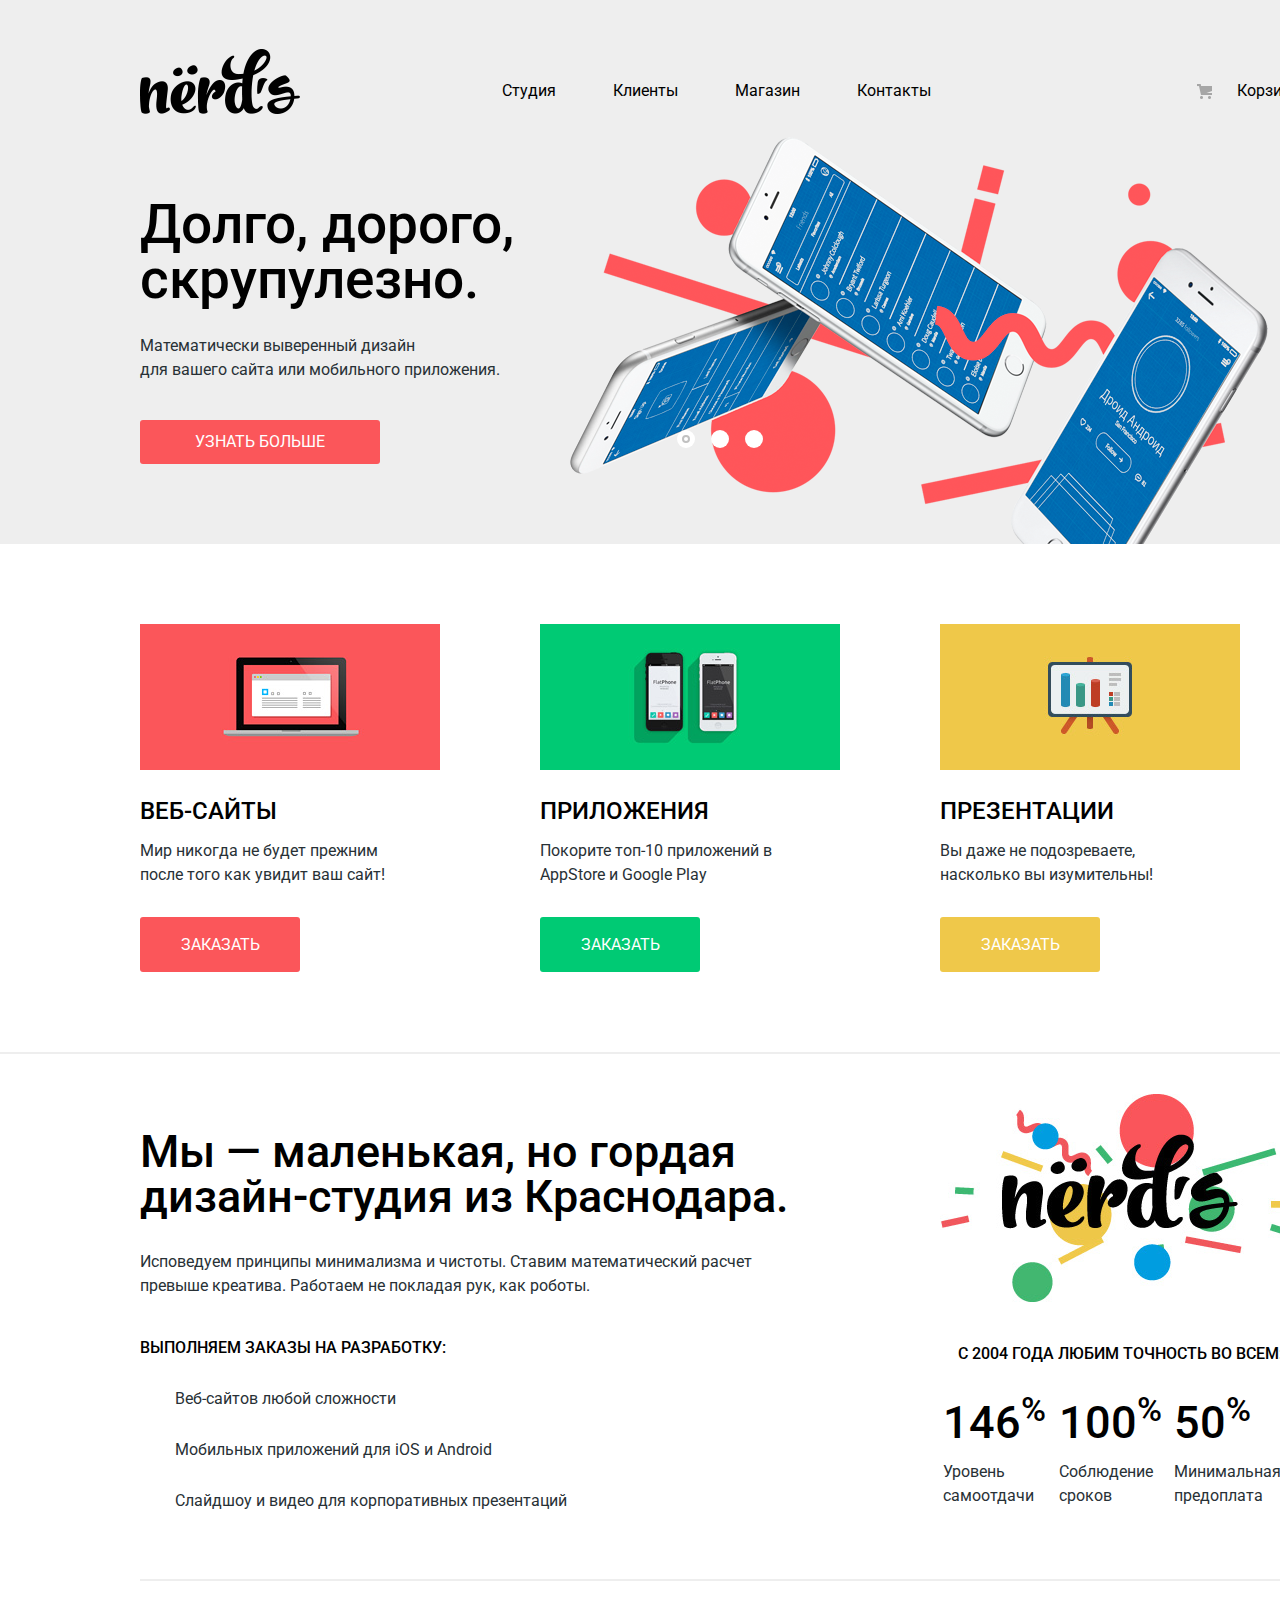
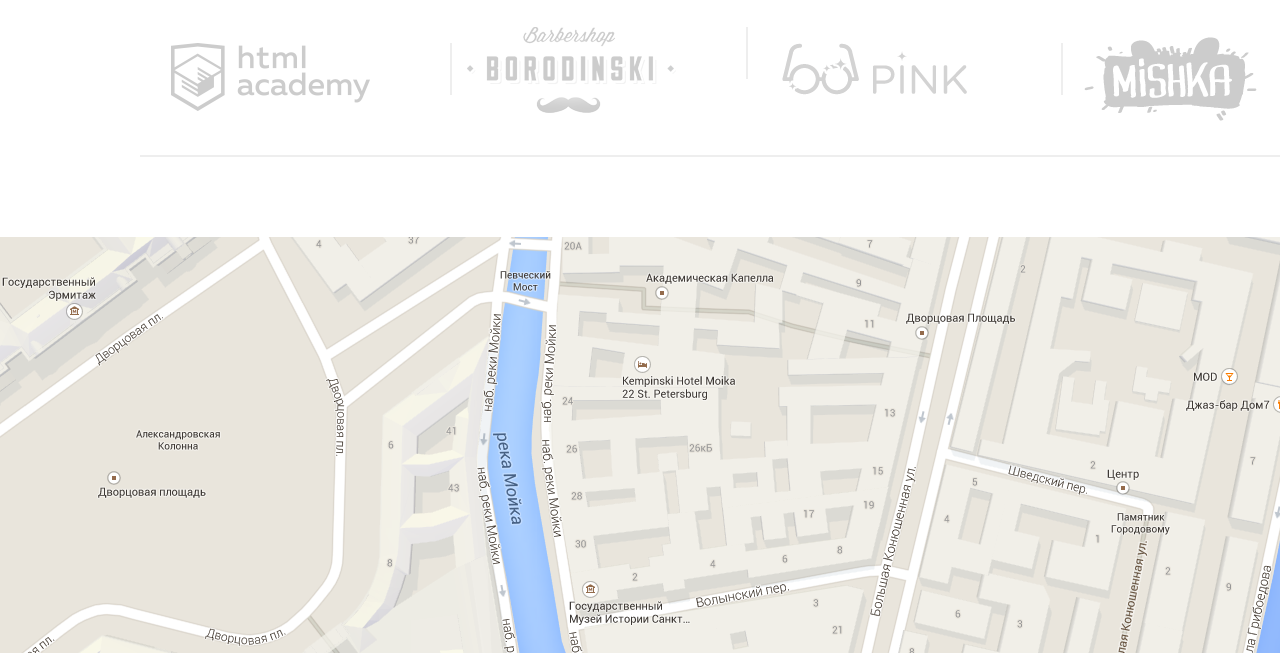
==== index.html @ abf8a55a "edit" ====
<!DOCTYPE html>
<html lang="ru">

<head>
  <meta charset="UTF-8">
  <title>nerds</title>
  <link href="https://fonts.googleapis.com/css?family=Roboto:400,500&amp;subset=cyrillic" rel="stylesheet">
  <link href="css/normalize.css" rel="stylesheet">
  <link href="css/style.css" rel="stylesheet">
</head>

<body>
  <div class="big-container">
    <header class="main-header">
      <nav class="main-navigation">
        <a class="main-header-logo" href="index.html">
          <img src="img/nerds-logo.png" width="160" height="65" alt="Логотип Nerds">
        </a>
        <ul class="site-navigation">
          <li>
            <a href="studia.html">Студия</a>
          </li>
          <li>
            <a href="clients.html">Клиенты</a>
          </li>
          <li>
            <a href="shop.html">Магазин</a>
          </li>
          <li>
            <a href="contacts.html">Контакты</a>
          </li>
        </ul>
        <ul class="kart-navigation">
          <li class="kart">
            <a href="cart.html">Корзина</a>
          </li>
        </ul>
      </nav>
      <section class="slider">
        <div class="container">
          <h2 class="visually-hidden">Преимущества</h2>
          <input class="visually-hidden" type="radio" id="product-1" name="toggle" checked>
          <input class="visually-hidden" type="radio" id="product-2" name="toggle">
          <input class="visually-hidden" type="radio" id="product-3" name="toggle">
          <div class="slider-controls">
            <label class="slider-controls-item slider-controls-item--1" for="product-1">Первый</label>
            <label class="slider-controls-item slider-controls-item--2" for="product-2">Второй</label>
            <label class="slider-controls-item slider-controls-item--3" for="product-3">Третий</label>
          </div>
          <ul class="slider-list">
            <li class="slider-item">
              <h3>Долго, дорого,<br> скрупулезно.</h3>
              <p>Математически выверенный дизайн<br> для вашего сайта или мобильного приложения.</p>
              <a class="slider-item-button button" href="#">Узнать больше</a>
            </li>
            <li class="slider-item">
              <h3>Любим математику как никто другой</h3>
              <p>Никакого креатива, только математические формулы для расчета идеальных пропорций.</p>
              <a class="slider-item-button button" href="#">Узнать больше</a>
            </li>
            <li class="slider-item">
              <h3>Только ночь,<br> только хардкор</h3>
              <p>Работать днем, как все? Мы против этого.<br> Ближе к полуночи работа только начинается.</p>
              <a class="slider-item-button button" href="#">Узнать больше</a>
            </li>
          </ul>
        </div>
      </section>
    </header>
    <main>
      <section class="advantages">
        <div class="container">
          <div class="advantages-list">
            <div class="advantages-item web-site">
              <h2>Веб-сайты</h2>
              <p>Мир никогда не будет прежним<br>после того как увидит ваш сайт!</p>
              <a class="button button-web" href="#">Заказать</a>
            </div>
            <div class="advantages-item apps">
              <h2>Приложения</h2>
              <p>Покорите топ-10 приложений в<br>AppStore и Google Play</p>
              <a class="button button-apps" href="#">Заказать</a>
            </div>
            <div class="advantages-item presentation">
              <h2>Презентации</h2>
              <p>Вы даже не подозреваете,<br>насколько вы изумительны!</p>
              <a class="button button-presentation" href="#">Заказать</a>
            </div>
          </div>
        </div>
      </section>
      <section class="contacts">
        <div class="container">
          <div class="ability">
            <h2>Мы — маленькая, но гордая дизайн-студия из Краснодара.</h2>
            <p>Исповедуем принципы минимализма и чистоты. Ставим математический расчет
            превыше креатива. Работаем не покладая рук, как роботы.</p>
            <div class="ability-item">
              <h3>Выполняем заказы на разработку:</h3>
              <ul class="working">
                <li>Веб-сайтов любой сложности</li>
                <li>Мобильных приложений для iOS и Android</li>
                <li>Слайдшоу и видео для корпоративных презентаций</li>
              </ul>
            </div>
          </div>
          <div class="accuracy nerds-ico">
            <h3>с 2004 года Любим точность во всем:</h3>
            <div class="percent">
              <table>
                <tr>
                  <td class="percent-item">146<sup>%</sup></td>
                  <td class="percent-item">100<sup>%</sup></td>
                  <td class="percent-item">50<sup>%</sup></td>
                </tr>
                <tr>
                  <td class="accuracy-item">Уровень самоотдачи</td>
                  <td class="accuracy-item">Соблюдение сроков</td>
                  <td class="accuracy-item">Минимальная предоплата</td>
                </tr>
              </table>
            </div>
          </div>
        </div>
      </section>
      <section class="partner">
        <div class="container">
          <ul class="partner-list">
            <li class="partner-list-item">
              <a href="https://htmlacademy.ru/intensive/htmlcss">
                <img src="img/logo-1.png" alt="Логотип HTML ACADEMY">
              </a>
            </li>
            <li class="partner-list-item" >
              <a href="#">
                <img src="img/logo-2.png" alt="Логотип Бородинский">
              </a>
            </li>
            <li class="partner-list-item" >
              <a href="#">
                <img src="img/logo-3.png" alt="Логотип Pink">
              </a>
            </li>
            <li class="partner-list-item" >
              <a href="#" >
                <img src="img/logo-4.png" alt="Логотип Мишка">
              </a>
            </li>
          </ul>
        </div>
      </section>
      <section class="map">
        <img src="img/maps.png" alt="Карта" width="1440" height="416">
      </section>
    </main>
  </div>
</body>

</html>
---- css/style.css ----
html {
  -webkit-box-sizing: border-box;
          box-sizing: border-box;
}

body {
  margin: 0;
  padding: 0;
  min-width: 1200px;
  font-family: "Roboto", Arial, sans-serif;
  font-size: 16px;
  line-height: 24px;
  font-weight: 400;
  color: #000000;
}

a {
  text-decoration: none;
}

img {
  max-width: 100%;
  height: auto;
}

.big-container {
  width: 1440px;
  background: #ffffff;
  -webkit-box-shadow: 0px 5px 15px 0 rgba(0, 1, 1, 0.2);
          box-shadow: 0px 5px 15px 0 rgba(0, 1, 1, 0.2);
  margin: 0 auto;
}

.container {
  margin: 0 auto;
  padding: 0;
  max-width: 1160px;
  min-height: 100px;
  position: relative;
  box-sizing: border-box;
}
.visually-hidden {
  position: absolute;
  width: 1px;
  height: 1px;
  clip: rect(0, 0, 0, 0);
}

.main-header {
  background-color: #eeeeee;
}

.slider {
  position: relative;
  background-color: #eeeeee;
}

.slider-controls {
  position: absolute;
  left: 50%;
  bottom: 104px;
  z-index: 100;
  width: 160px;
  height: 18px;
  text-align: center;
  font-size: 0;
  transform: translateX(-50%);
}

.slider-controls label {
  position: relative;
  display: inline-block;
  width: 18px;
  height: 18px;
  padding: 8px;
  border-radius: 50%;
  cursor: pointer;
}

.slider-controls label::after {
  content: "";
  position: absolute;
  top: 8px;
  left: 8px;
  z-index: 1;
  width: 18px;
  height: 18px;
  background: #ffffff;
  border-radius: 50%;
}

.slider-list {
  margin: 0;
  padding: 0;
  list-style: none;
}

.slider-item {
  display: none;
  padding: 78px 0 80px 0;
}

.slider-item:nth-child(1) {
  background-image: url("../img/slide1.png");
  background-repeat: no-repeat;
  background-position: 93% 18px;
}

.slider-item:nth-child(2) {
  background-image: url("../img/slide2.png");
  background-repeat: no-repeat;
  background-position: 100% 0;
}

.slider-item:nth-child(3) {
  background-image: url("../img/slide3.png");
  background-repeat: no-repeat;
  background-position: 100% 20px;
}

#product-1:checked ~ .slider-list .slider-item:nth-child(1) {
  display: block;
}

#product-2:checked ~ .slider-list .slider-item:nth-child(2) {
  display: block;
}

#product-3:checked ~ .slider-list .slider-item:nth-child(3) {
  display: block;
}

#product-1:checked ~ .slider-controls .slider-controls-item--1::before,
#product-2:checked ~ .slider-controls .slider-controls-item--2::before,
#product-3:checked ~ .slider-controls .slider-controls-item--3::before {
  content: "";
  position: absolute;
  left: 50%;
  top: 50%;
  z-index: 2;
  width: 4px;
  height: 4px;
  margin: -4px;
  background-color: inherit;
  border: 2px solid #c1c1c1;
  border-radius: 50%;
}

.slider-item h3 {
  max-width: 600px;
  margin: 0;
  margin-bottom: 27px;
  font-size: 55px;
  line-height: 55px;
  font-weight: 500;
}

.slider-item p {
  max-width: 430px;
  margin: 0;
  margin-bottom: 38px;
  color: #283136;
}

.button {
  display: block;
  width: 240px;
  padding: 13px 0;
  font-size: 16px;
  line-height: 18px;
  color: #ffffff;
  text-transform: uppercase;
  text-align: center;
  text-decoration: none;
  background-color: #fb565a;
  border-radius: 3px;
  border: none;
}

.button:hover,
.button:focus {
  background-color: #e74246;
}

.button:active {
  background-color: #d7373b;
  color: rgba(255, 255, 255, 0.3);
  box-shadow: 0 3px rgba(0, 0, 0, 0.1) inset;
}

.main-navigation {
  position: relative;
}

.main-header-logo {
  position: absolute;
  top: 49px;
}
.site-navigation,
.kart-navigation,
.working,
.partner-list {
  list-style: none;
}

.site-navigation a,
.kart-navigation a {
  display: block;
  color: #000000;
}

.main-navigation {
  display: flex;
  justify-content: space-between;
  box-sizing: border-box;
  padding-left: 140px;
  padding-right: 140px;
  padding-top: 63px;
}

.site-navigation {
  display: flex;
  padding-left: 362px;
}

.site-navigation li {
  padding-right: 57px;
}

.kart-navigation {
  position: relative;
  max-width: 200px;
}

.kart a::before {
  content: "";
  position: absolute;
  top: 5px;
  left: 0px;
  background-image: url("../img/cart-icon.png");
  background-repeat: no-repeat;
  background-position: 100%;
  width: 15px;
  height: 15px;
}

.advantages {
  padding-bottom: 80px;
  border-bottom: 2px solid #eeeeee;
}

.advantages-list {
  display: flex;
  justify-content: space-between;
  flex-wrap: wrap;
  padding-right: 60px;
}

.advantages-item {
  position: relative;
  min-width: 300px;
}

.advantages-item h2 {
  font-size: 24px;
  line-height: 30px;
  font-weight: 500;
  text-transform: uppercase;
  margin: 0;
  padding: 0;
  padding-top: 252px;
  padding-bottom: 13px;
}

.advantages-item p {
  margin: 0;
  padding: 0;
  padding-bottom: 30px;
  color: #283136;
}

.web-site::after {
  position: absolute;
  content: "";
  background-image: url("../img/illustration-1.png");
  width: 300px;
  height: 146px;
  top: 80px;
}

.apps::after {
  position: absolute;
  content: "";
  background-image: url("../img/illustration-2.png");
  width: 300px;
  height: 146px;
  top: 80px;
}

.presentation::after {
  position: absolute;
  content: "";
  background-image: url("../img/illustration-3.png");
  width: 300px;
  height: 146px;
  top: 80px;
}

.button-web,
.button-apps,
.button-presentation {
  width: 160px;
  padding-top: 19px;
  padding-bottom: 18px;
}

.button-web {
  background-color: #fb565a;
}

.button-apps {
  background-color: #00ca74;
}

.button-presentation {
  background-color: #efc84a;
}

.button-apps:hover,
.button-apps:focus {
  background-color: #00bc6c;
}

.button-apps:active {
  background-color: #00aa62;
}

.button-presentation:hover,
.button-presentation:focus {
  background-color: #eab534;
}

.button-presentation:active {
  background-color: #e5a722;
}

.contacts .container {
  display: flex;
  justify-content: space-between;
  flex-wrap: wrap;
  padding-top: 40px;
  padding-bottom: 66px;
  border-bottom: 2px solid #eeeeee;
}

.ability {
  max-width: 680px;
  padding-top: 35px;
}

.ability h2 {
  font-size: 45px;
  font-weight: 500;
  line-height: 45px;
  margin: 0;
  padding: 0;
  padding-bottom: 31px;
}

.ability p {
  font-size: 16px;
  line-height: 24px;
  font-weight: 400;
  margin: 0;
  padding-bottom: 38px;
  color: #283136;
}

.ability-item {
  display: flex;
  flex-direction: column;
  justify-content: space-between;
  max-height: 430px;
}

.ability-item h3 {
  font-size: 16px;
  line-height: 24px;
  font-weight: 500;
  text-transform: uppercase;
  padding: 0;
  margin: 0;
}

.working {
  padding: 0;
  margin: 0;
}

.working li {
  font-size: 16px;
  line-height: 24px;
  font-weight: 400;
  color: #283136;
  padding-top: 27px;
  padding-left: 35px;
}

.accuracy {
  max-width: 360px;
  margin: 0;
  padding: 0;
}

.accuracy {
  position: relative;
}

.nerds-ico::after {
  position: absolute;
  top: 0;
  left: 0;
  content: "";
  background-image: url("../img/nerds-illustration.png");
  background-repeat: no-repeat;
  width: 360px;
  height: 208px;
}

.accuracy h3 {
  font-size: 16px;
  line-height: 24px;
  font-weight: 500;
  text-align: center;
  color: #000000;
  margin: 0;
  padding: 0;
  padding-top: 248px;
  padding-bottom: 49px;
  text-transform: uppercase;
}

.percent-item {
  max-width: 360px;
  font-size: 45px;
  line-height: 10px;
  font-weight: 500;
  text-align: left;
  padding-bottom: 29px;
}

.percent-item sup {
  font-weight: 500;
}

.accuracy-item {
  color: #283136;
}

.partner .container {
  padding-top: 62px;
  padding-bottom: 27px;
  border-bottom: 2px solid #eeeeee;
}

.partner-list {
  display: flex;
  justify-content: space-between;
  flex-wrap: wrap;
  margin: 0;
  padding: 0;
  padding-left: 31px;
  padding-right: 43px;
}

.partner-list-item {
  position: relative;
}

.partner-list li:nth-child(2) {
  margin-top: -16px;
  margin-left: -10px;
}

.partner-list li:nth-child(3) {
  padding-right: 10px;
}
.partner-list li:last-child {
  margin-top: -6px;
}

.partner-list-item::after {
  content: "";
  width: 2px;
  height: 52px;
  background-color: #eee;
  position: absolute;
  top: 0;
  left: 279px;
}
.partner-list li:nth-child(1):hover,
.partner-list li:nth-child(1):focus {
  background-image: url(../img/logo-1.png_copy.png);
  width: 199px;
  height: 68px;
}

.partner-list li:nth-child(2):hover,
.partner-list li:nth-child(2):focus {
  background-image: url(../img/logo-2.png_copy.png);
  width: 209px;
  height: 90px;
}

.partner-list li:nth-child(3):hover,
.partner-list li:nth-child(3):focus {
  background-image: url(../img/logo-3.png_copy.png);
  width: 185px;
  height: 52px;
}

.partner-list li:nth-child(4):hover,
.partner-list li:nth-child(4):focus {
  background-image: url(../img/logo-4.png_copy.png);
  width: 173px;
  height: 84px;
}

.map {
  padding-top: 80px;
}
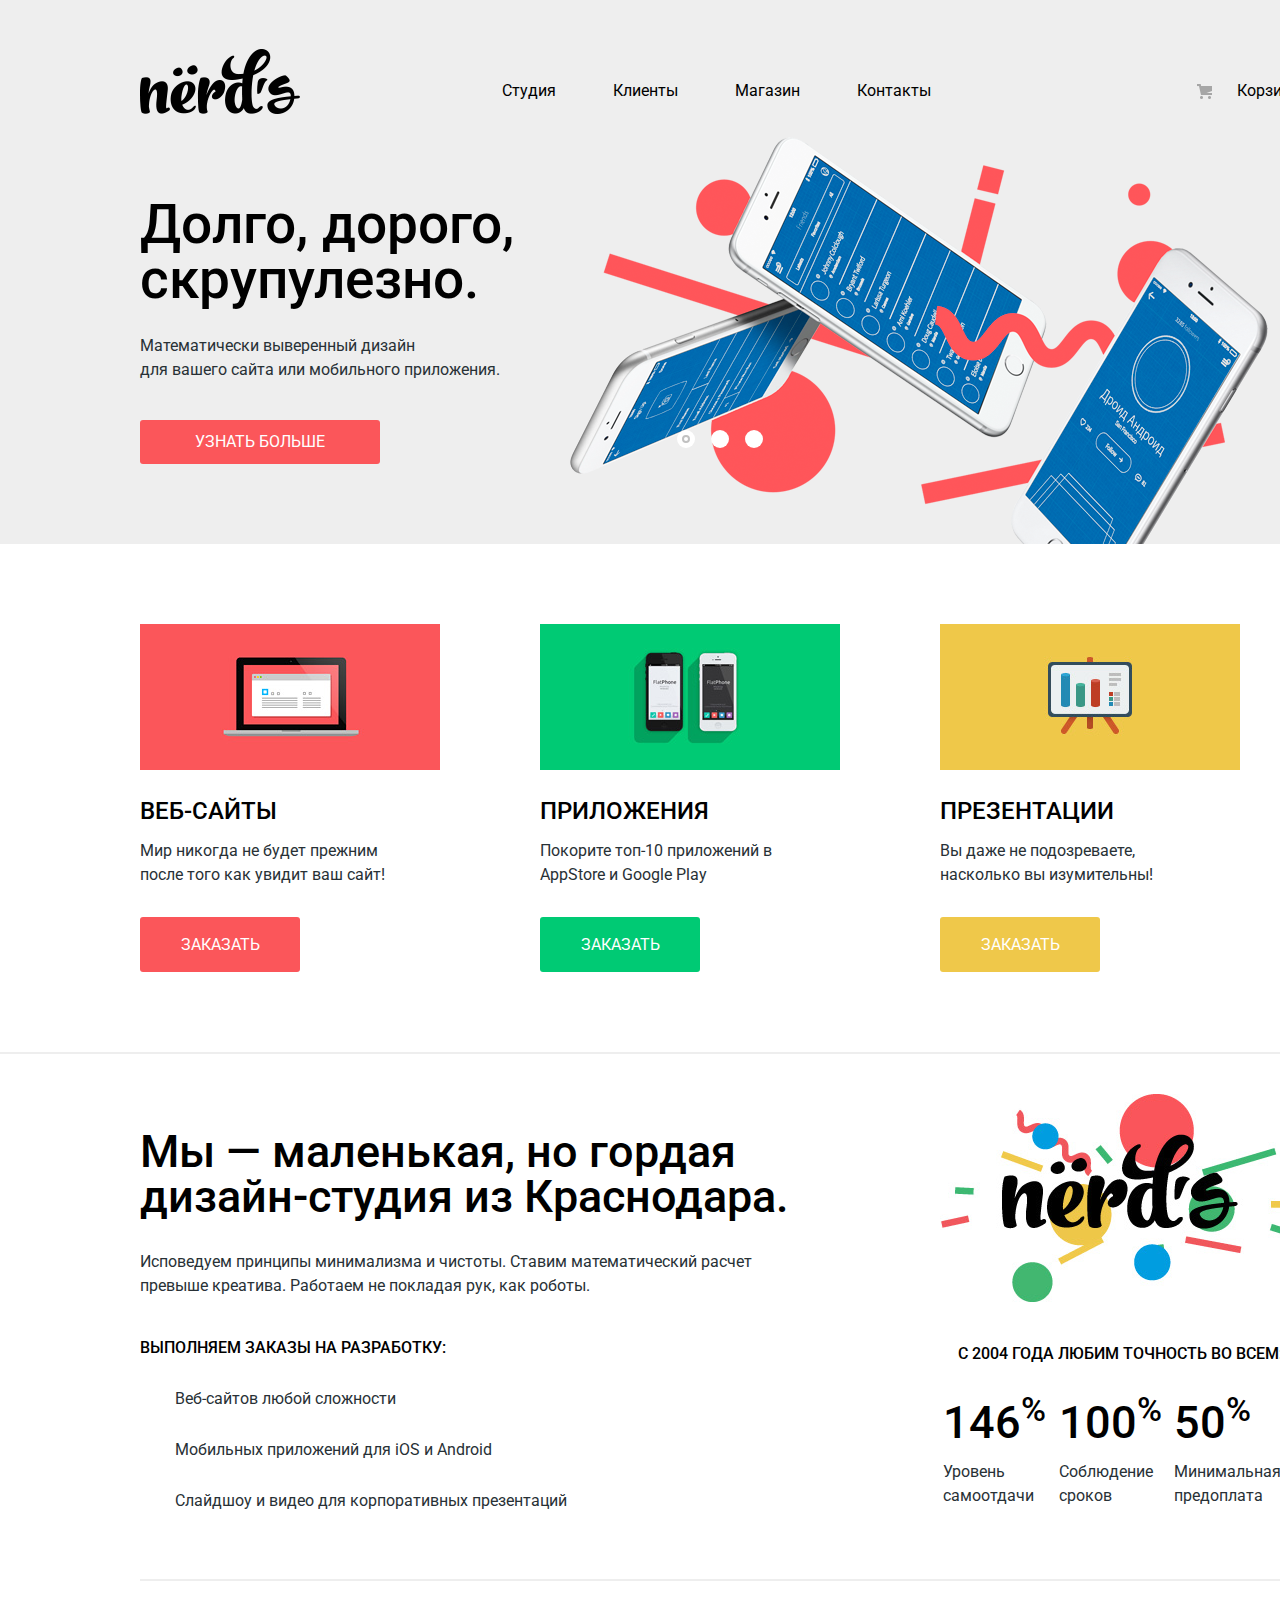
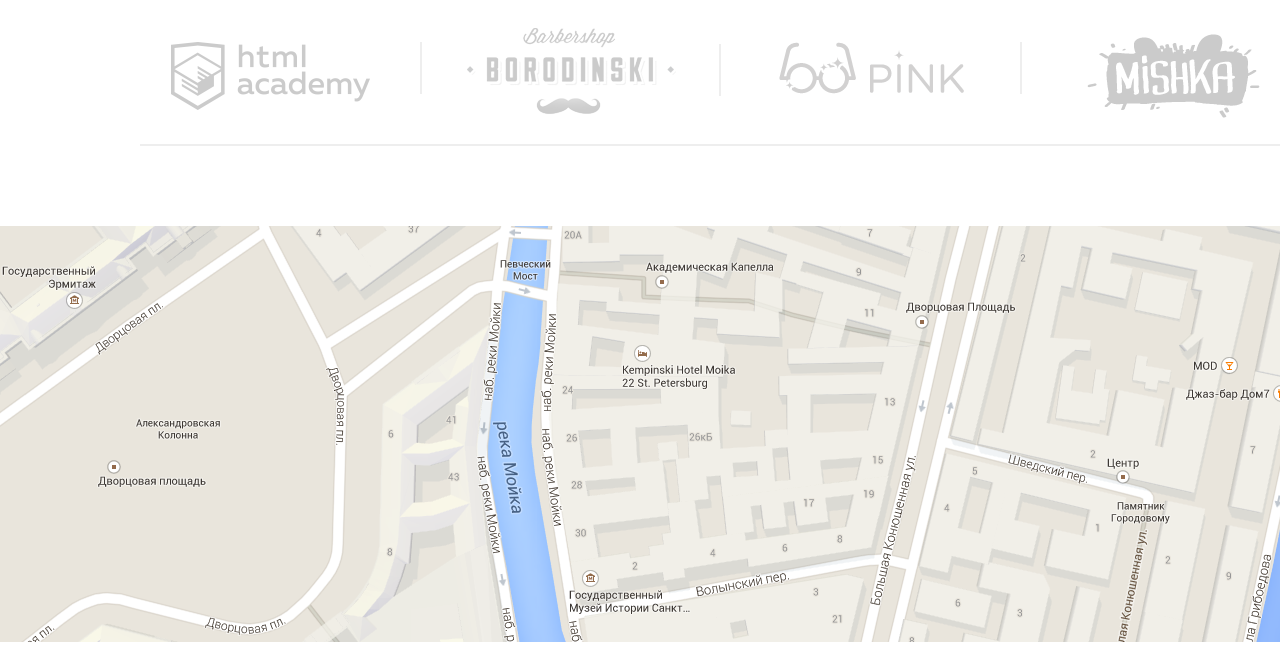
==== commit 0ed4977f: "edit" ====
--- a/index.html
+++ b/index.html
@@ -94,7 +94,7 @@
           <div class="ability">
             <h2>Мы — маленькая, но гордая дизайн-студия из Краснодара.</h2>
             <p>Исповедуем принципы минимализма и чистоты. Ставим математический расчет
-            превыше креатива. Работаем не покладая рук, как роботы.</p>
+              превыше креатива. Работаем не покладая рук, как роботы.</p>
             <div class="ability-item">
               <h3>Выполняем заказы на разработку:</h3>
               <ul class="working">
@@ -123,33 +123,35 @@
           </div>
         </div>
       </section>
-      <section class="partner">
+      <section class="partners">
+        <h2 class="visually-hidden">Наши партнеры</h2>
         <div class="container">
-          <ul class="partner-list">
-            <li class="partner-list-item">
+          <ul class="partners-list">
+            <li class="partners-item">
               <a href="https://htmlacademy.ru/intensive/htmlcss">
-                <img src="img/logo-1.png" alt="Логотип HTML ACADEMY">
+                <img src="img/logo-1.png_copy.png" alt="HTML Academy" width="199" height="68">
               </a>
             </li>
-            <li class="partner-list-item" >
+            <li class="partners-item">
               <a href="#">
-                <img src="img/logo-2.png" alt="Логотип Бородинский">
+                <img src="img/logo-2.png_copy.png" alt="Borodinski" width="209" height="87">
               </a>
             </li>
-            <li class="partner-list-item" >
+            <li class="partners-item">
               <a href="#">
-                <img src="img/logo-3.png" alt="Логотип Pink">
+                <img src="img/logo-3.png_copy.png" alt="Pink" width="185" height="55">
               </a>
             </li>
-            <li class="partner-list-item" >
-              <a href="#" >
-                <img src="img/logo-4.png" alt="Логотип Мишка">
+            <li class="partners-item">
+              <a href="#">
+                <img src="img/logo-4.png_copy.png" alt="Mishka" width="173" height="84">
               </a>
             </li>
           </ul>
         </div>
       </section>
       <section class="map">
+
         <img src="img/maps.png" alt="Карта" width="1440" height="416">
       </section>
     </main>
--- a/css/style.css
+++ b/css/style.css
@@ -1,6 +1,6 @@
 html {
   -webkit-box-sizing: border-box;
-          box-sizing: border-box;
+  box-sizing: border-box;
 }
 
 body {
@@ -27,7 +27,7 @@
   width: 1440px;
   background: #ffffff;
   -webkit-box-shadow: 0px 5px 15px 0 rgba(0, 1, 1, 0.2);
-          box-shadow: 0px 5px 15px 0 rgba(0, 1, 1, 0.2);
+  box-shadow: 0px 5px 15px 0 rgba(0, 1, 1, 0.2);
   margin: 0 auto;
 }
 
@@ -39,6 +39,7 @@
   position: relative;
   box-sizing: border-box;
 }
+
 .visually-hidden {
   position: absolute;
   width: 1px;
@@ -118,21 +119,21 @@
   background-position: 100% 20px;
 }
 
-#product-1:checked ~ .slider-list .slider-item:nth-child(1) {
+#product-1:checked~.slider-list .slider-item:nth-child(1) {
   display: block;
 }
 
-#product-2:checked ~ .slider-list .slider-item:nth-child(2) {
+#product-2:checked~.slider-list .slider-item:nth-child(2) {
   display: block;
 }
 
-#product-3:checked ~ .slider-list .slider-item:nth-child(3) {
+#product-3:checked~.slider-list .slider-item:nth-child(3) {
   display: block;
 }
 
-#product-1:checked ~ .slider-controls .slider-controls-item--1::before,
-#product-2:checked ~ .slider-controls .slider-controls-item--2::before,
-#product-3:checked ~ .slider-controls .slider-controls-item--3::before {
+#product-1:checked~.slider-controls .slider-controls-item--1::before,
+#product-2:checked~.slider-controls .slider-controls-item--2::before,
+#product-3:checked~.slider-controls .slider-controls-item--3::before {
   content: "";
   position: absolute;
   left: 50%;
@@ -196,6 +197,7 @@
   position: absolute;
   top: 49px;
 }
+
 .site-navigation,
 .kart-navigation,
 .working,
@@ -457,73 +459,75 @@
   color: #283136;
 }
 
-.partner .container {
-  padding-top: 62px;
-  padding-bottom: 27px;
-  border-bottom: 2px solid #eeeeee;
-}
-
-.partner-list {
+.partners .container {
+  padding: 61px 0 19px;
+  border-bottom: 2px solid #eee
+}
+
+.partners .partners-list {
+  display: -webkit-box;
+  display: -ms-flexbox;
   display: flex;
-  justify-content: space-between;
-  flex-wrap: wrap;
-  margin: 0;
-  padding: 0;
-  padding-left: 31px;
-  padding-right: 43px;
-}
-
-.partner-list-item {
-  position: relative;
-}
-
-.partner-list li:nth-child(2) {
-  margin-top: -16px;
-  margin-left: -10px;
-}
-
-.partner-list li:nth-child(3) {
-  padding-right: 10px;
-}
-.partner-list li:last-child {
-  margin-top: -6px;
-}
-
-.partner-list-item::after {
+  list-style: none;
+  padding: 0;
+  margin: 0
+}
+
+.partners-item {
+  position: relative
+}
+
+.partners-item:first-child {
+  margin-right: 97px;
+  margin-left: 31px
+}
+
+.partners-item:nth-child(2) {
+  margin-top: -14px;
+  margin-right: 103px
+}
+
+.partners-item:nth-child(2)::after {
+  top: 16px;
+  left: 252px
+}
+
+.partners-item:nth-child(3) {
+  margin-right: 123px
+}
+
+.partners-item:nth-child(3)::after {
+  left: 241px
+}
+
+.partners-item:last-child {
+  margin-top: -8px
+}
+
+.partners-item::after {
   content: "";
   width: 2px;
   height: 52px;
   background-color: #eee;
   position: absolute;
   top: 0;
-  left: 279px;
-}
-.partner-list li:nth-child(1):hover,
-.partner-list li:nth-child(1):focus {
-  background-image: url(../img/logo-1.png_copy.png);
-  width: 199px;
-  height: 68px;
-}
-
-.partner-list li:nth-child(2):hover,
-.partner-list li:nth-child(2):focus {
-  background-image: url(../img/logo-2.png_copy.png);
-  width: 209px;
-  height: 90px;
-}
-
-.partner-list li:nth-child(3):hover,
-.partner-list li:nth-child(3):focus {
-  background-image: url(../img/logo-3.png_copy.png);
-  width: 185px;
-  height: 52px;
-}
-
-.partner-list li:nth-child(4):hover,
-.partner-list li:nth-child(4):focus {
-  background-image: url(../img/logo-4.png_copy.png);
-  width: 173px;
-  height: 84px;
+  left: 249px
+}
+
+.partners-item:last-child::after {
+  display: none
+}
+
+.partners-item a {
+  opacity: 0.2
+}
+
+.partners-item a:hover {
+  opacity: 1
+}
+
+.partners-item a:focus {
+  opacity: 0.1
 }
 
 .map {
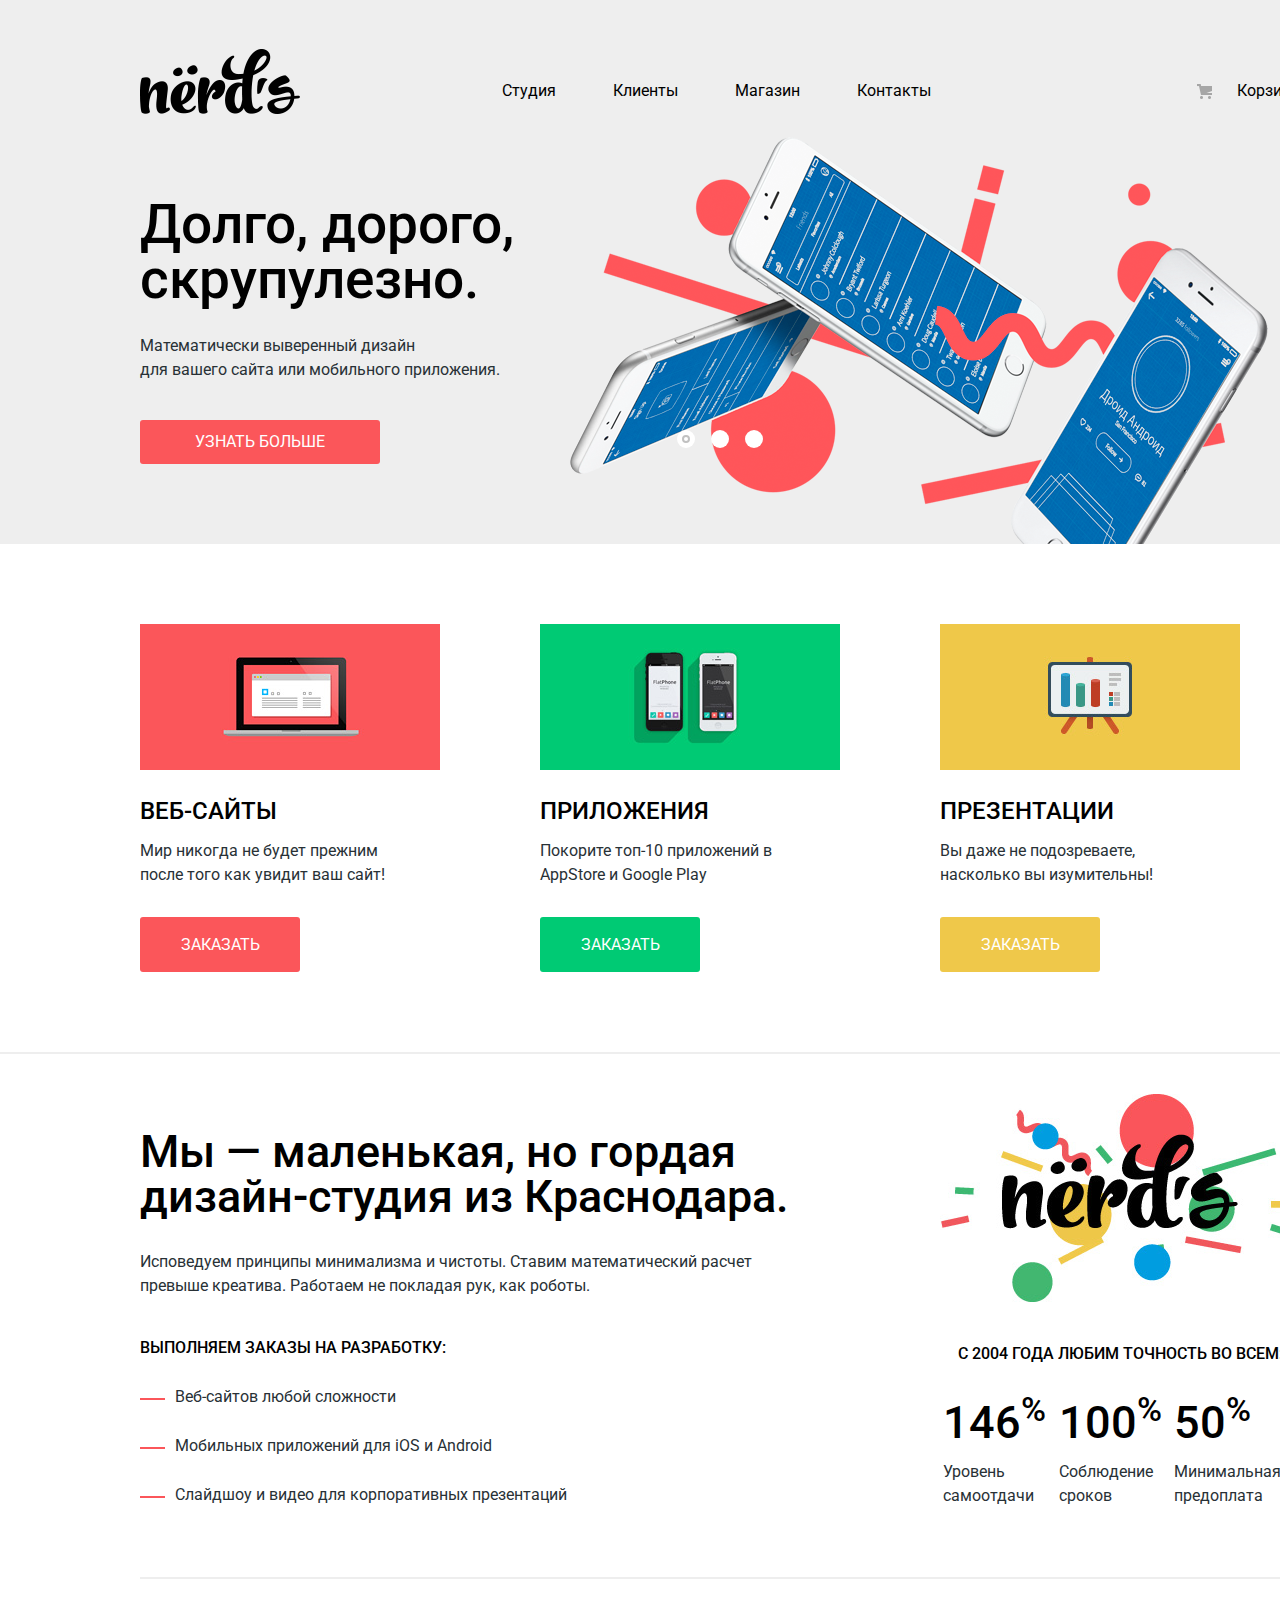
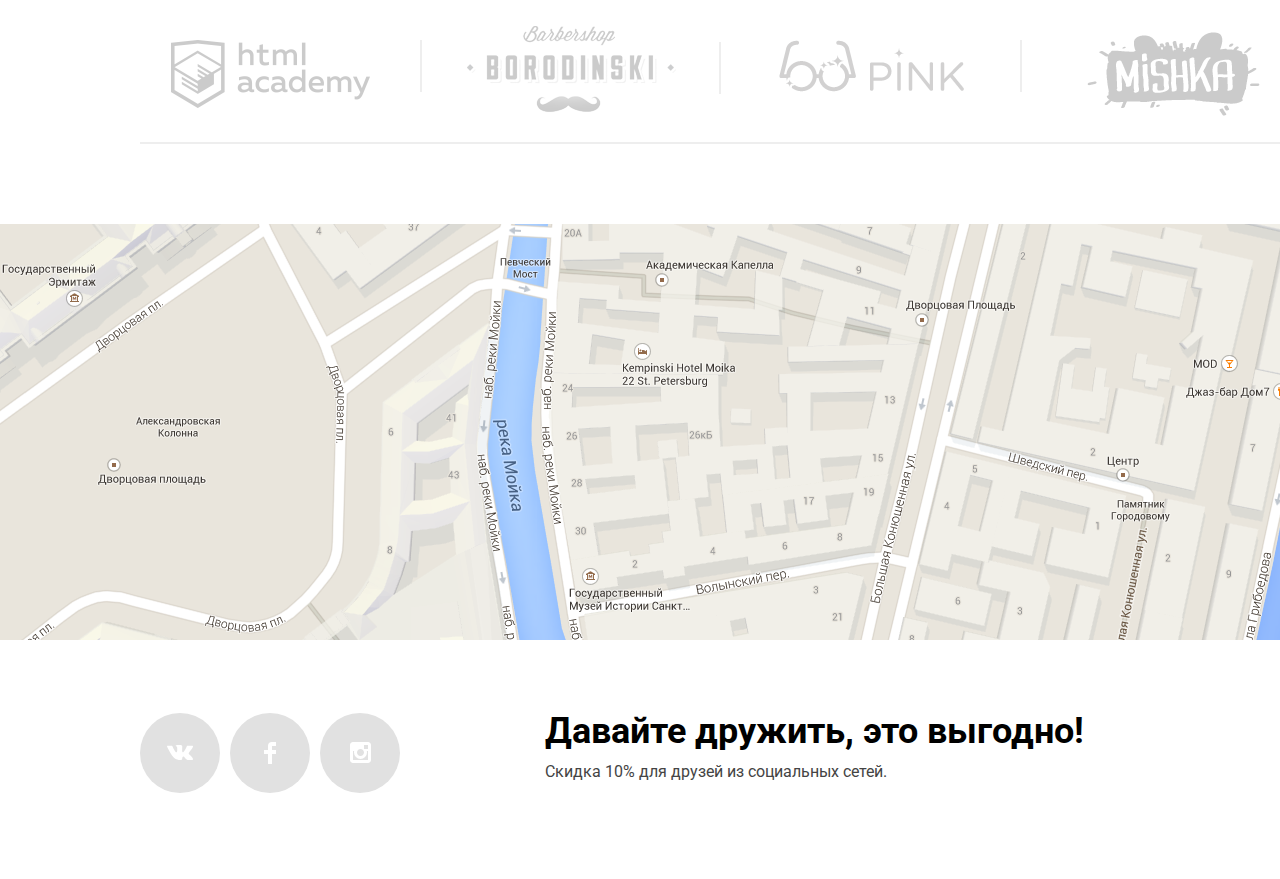
==== commit 64b9414c: "edit" ====
--- a/index.html
+++ b/index.html
@@ -151,10 +151,44 @@
         </div>
       </section>
       <section class="map">
-
         <img src="img/maps.png" alt="Карта" width="1440" height="416">
       </section>
     </main>
+    <footer class="main-footer">
+      <div class="container">
+        <div class="main-footer-container">
+          <ul class="social">
+            <li class="social-item"><a class="button-vk">
+                <span class="visually-hidden">Вконтакте</span>
+                <svg xmlns="http://www.w3.org/2000/svg" width="26" height="15" viewBox="0 0 26 15">
+                  <path fill="#FFF" d="M16.138 11.51c.956-.309 2.18 2.04 3.483 2.939.978.681 1.727.534 1.727.534l3.473-.05s1.815-.112.957-1.554c-.071-.12-.503-1.069-2.585-3.022-2.177-2.043-1.882-1.712.739-5.244 1.597-2.153 2.236-3.468 2.036-4.028-.192-.539-1.365-.399-1.365-.399L20.69.713c-.381.001-.704.119-.851.515-.003.004-.621 1.666-1.445 3.079-1.741 2.989-2.436 3.148-2.724 2.961-.661-.433-.494-1.737-.494-2.664 0-2.897.432-4.105-.846-4.417-.427-.104-.739-.172-1.828-.182-1.392-.021-2.574 0-3.244.329-.445.223-.786.712-.579.74.26.035.843.16 1.155.586.401.552.389 1.789.389 1.789s.229 3.411-.54 3.834c-.528.29-1.25-.302-2.803-3.016-.793-1.388-1.392-2.922-1.392-2.922s-.116-.285-.326-.441c-.25-.185-.6-.244-.6-.244L.848.684S.29.7.085.946c-.182.218-.015.668-.015.668s2.909 6.881 6.203 10.347c3.02 3.182 6.452 2.971 6.452 2.971h1.555s.469-.054.709-.312c.224-.24.214-.691.214-.691s-.031-2.109.935-2.419z">
+                  </path>
+                </svg>
+              </a>
+            </li>
+            <li class="social-item">
+              <a class="button-fb"><span class="visually-hidden">Фейсбук</span>
+                <svg xmlns="http://www.w3.org/2000/svg" width="12" height="22" viewBox="0 0 12 22">
+                  <path fill="#FFF" d="M12 4V0H8a4 4 0 0 0-4 4v4H0v4h4v10h4V12h4V8H8V4h4z">
+                  </path>
+                </svg>
+              </a>
+            </li>
+            <li class="social-item"><a class="button-inst"><span class="visually-hidden">Инстаграмм</span>
+                <svg xmlns="http://www.w3.org/2000/svg" width="21" height="21" viewBox="0 0 21 21">
+                  <path fill="#fff" d="M18 0H3C1.35 0 0 1.35 0 3v15c0 1.65 1.35 3 3 3h15c1.65 0 3-1.35 3-3V3c0-1.65-1.35-3-3-3zm-7.5 7c1.93 0 3.5 1.57 3.5 3.5S12.43 14 10.5 14 7 12.43 7 10.5 8.57 7 10.5 7zM18 18H3V9h1.181A6.504 6.504 0 0 0 4 10.5a6.5 6.5 0 1 0 13 0 6.45 6.45 0 0 0-.181-1.5H18zm0-11h-4V3h4z">
+                  </path>
+                </svg>
+              </a>
+            </li>
+          </ul>
+          <div class="invitation">
+            <h3>Давайте дружить, это выгодно!</h3>
+            <p>Скидка 10% для друзей из социальных сетей.</p>
+          </div>
+        </div>
+      </div>
+    </footer>
   </div>
 </body>
 
--- a/css/style.css
+++ b/css/style.css
@@ -201,7 +201,8 @@
 .site-navigation,
 .kart-navigation,
 .working,
-.partner-list {
+.partner-list,
+.social {
   list-style: none;
 }
 
@@ -400,12 +401,23 @@
 }
 
 .working li {
+  position: relative;
   font-size: 16px;
   line-height: 24px;
   font-weight: 400;
   color: #283136;
-  padding-top: 27px;
+  padding-top: 25px;
   padding-left: 35px;
+}
+
+.working li:before {
+  position: absolute;
+  content: "";
+  width: 25px;
+  height: 2px;
+  background-color: #fb565a;
+  top: 38px;
+  left: 0;
 }
 
 .accuracy {
@@ -533,3 +545,91 @@
 .map {
   padding-top: 80px;
 }
+
+.main-footer {
+  padding-top: 66px;
+  padding-bottom: 66px;
+}
+.main-footer-container {
+  display: flex;
+  justify-content: space-between;
+}
+
+.social {
+  display: flex;
+  margin: 0;
+  padding: 0;
+  cursor: pointer;
+}
+
+.social-item {
+  display: flex;
+  justify-content: center;
+  background-color: #e1e1e1;
+  width: 80px;
+  height: 80px;
+  border-radius: 50%;
+  margin-right: 10px;
+}
+
+.button-vk {
+    display: block;
+  width: 79px;
+  height: 79px;
+  display: flex;
+  align-items: center;
+  justify-content: center;
+}
+
+.button-fb {
+  width: 79px;
+  height: 79px;
+  display: flex;
+  align-items: center;
+  justify-content: center;
+}
+
+.button-inst {
+  width: 79px;
+  height: 79px;
+  display: flex;
+  align-items: center;
+  justify-content: center;
+}
+
+.button-vk:hover,
+.button-fb:hover,
+.button-inst:hover {
+  background-color: #e74246;
+  border-radius: 50%;
+}
+
+
+.button-vk:active path,
+.button-fb:active path,
+.button-inst:active path {
+  opacity: 0.3;
+  background-color: #d7373b;
+  border-radius: 50%;
+}
+.invitation {
+  padding-right: 216px;
+}
+
+.invitation h3 {
+  font-size: 36px;
+  line-height: 36px;
+  font-weight: 700;
+  text-align: left;
+  padding: 0;
+  margin: 0;
+  padding-bottom: 12px;
+}
+
+.invitation p {
+  font-size: 16px;
+  line-height: 22px;
+  color: #444444;
+  margin: 0;
+  padding: 0;
+}
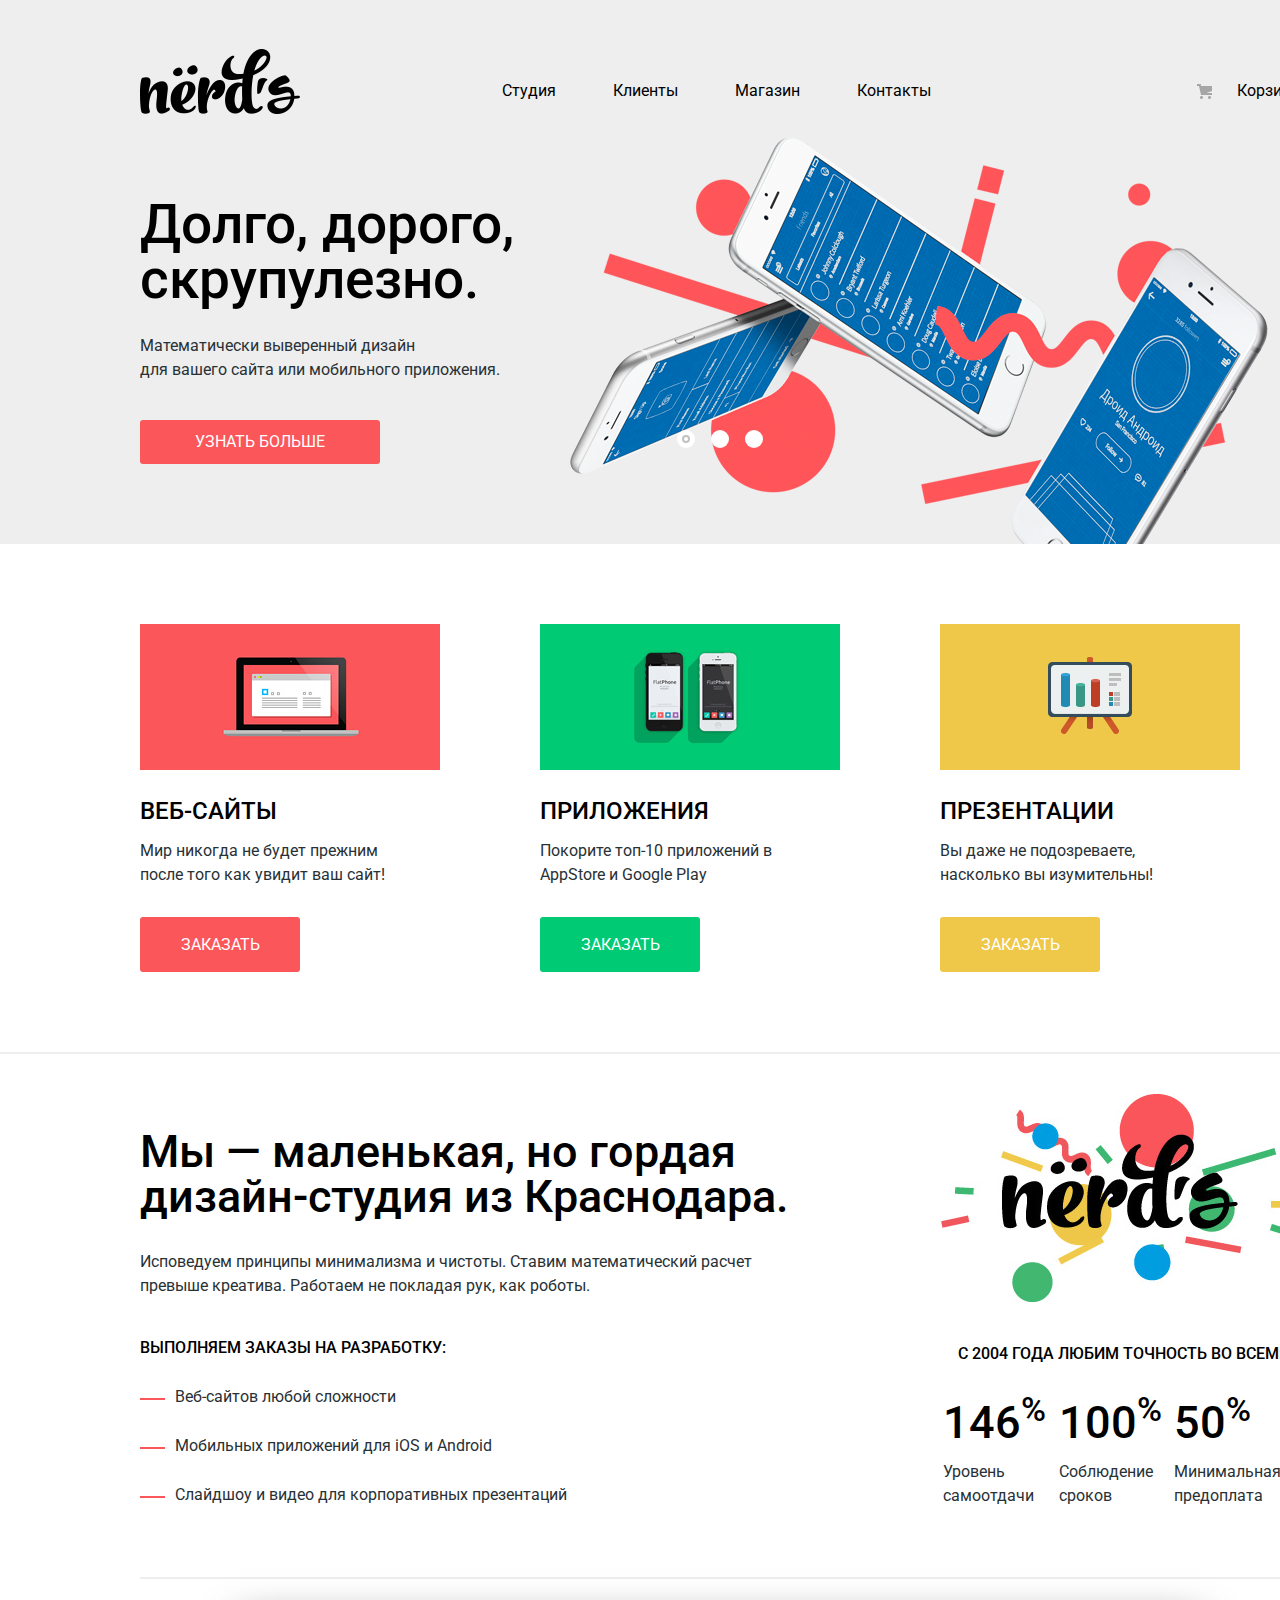
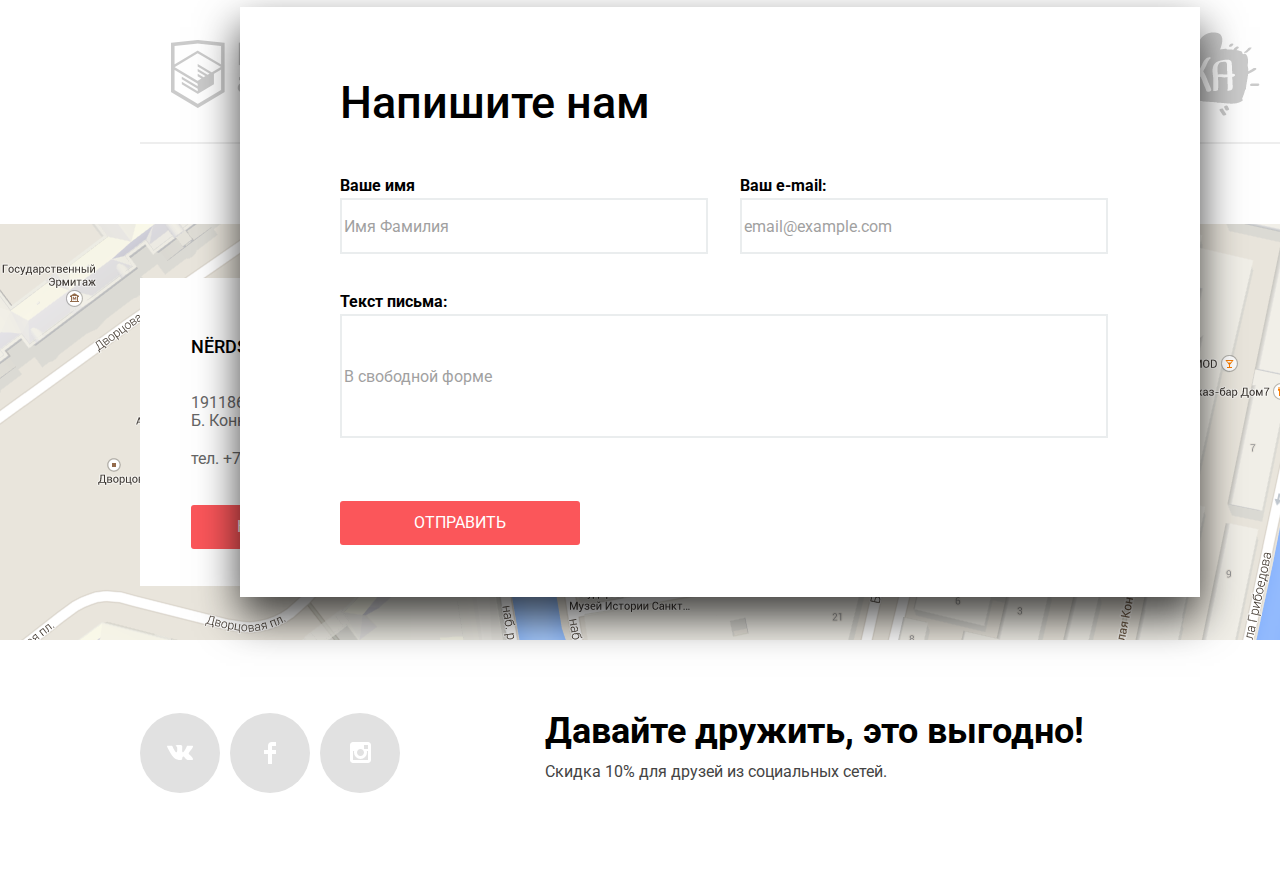
==== commit acdf4f31: "edit" ====
--- a/index.html
+++ b/index.html
@@ -152,6 +152,37 @@
       </section>
       <section class="map">
         <img src="img/maps.png" alt="Карта" width="1440" height="416">
+        <div class="communication">
+          <div class="communication-container">
+            <h2>NЁRDS DESIGN STUDIO</h2>
+            <p class="adress">191186, Санкт-Петербург, ул. Б. Конюшенная, д. 19/8 </p>
+            <p class="phone">тел. +7 (812) 275-75-75</p>
+            <button class="button bt-container" type="button" name="button">Напишите нам</button>
+          </div>
+        </div>
+        <form class="modal" action="index.html" method="post">
+          <h2>Напишите нам</h2>
+          <div class="modal-container">
+            <div class="input-item">
+              <label> Ваше имя
+                <input type="text" name="" value="Имя Фамилия">
+              </label>
+            </div>
+            <div class="input-item">
+              <label> Ваш e-mail:
+                <input type="text" name="" value="email@example.com">
+              </label>
+            </div>
+            <div class="input-item last">
+              <label> Текст письма:
+                <input type="text" name="" value="В свободной форме">
+              </label>
+            </div>
+          </div>
+          <div class="button-modal">
+            <button class="button" type="button" name="button">Отправить</button>
+          </div>
+        </form>
       </section>
     </main>
     <footer class="main-footer">
--- a/css/style.css
+++ b/css/style.css
@@ -543,6 +543,7 @@
 }
 
 .map {
+  position: relative;
   padding-top: 80px;
 }
 
@@ -633,3 +634,113 @@
   margin: 0;
   padding: 0;
 }
+
+.communication {
+  position: absolute;
+  top: 134px;
+  left: 140px;
+  width: 319px;
+  height: 308px;
+  background-color: #ffffff;
+}
+
+.communication-container {
+  padding-top: 54px;
+  padding-left: 51px;
+  padding-bottom: 47px;
+  padding-right: 51px;
+}
+
+.communication h2 {
+  font-size: 18px;
+  line-height: 30px;
+  font-weight: 500;
+  text-transform: uppercase;
+  padding: 0;
+  margin: 0;
+  padding-right: 7px;
+  padding-bottom: 32px;
+}
+
+.communication-container p {
+  font-size: 16px;
+  line-height: 18px;
+  font-weight: 400;
+  color: #666666;
+  padding: 0;
+  margin: 0;
+}
+.communication-container .adress {
+  padding-bottom: 20px;
+}
+
+.communication-container .phone {
+  padding-bottom: 37px;
+}
+
+.bt-container {
+  display: inline-block;
+  width: 219px;
+}
+
+.modal {
+  position: absolute;
+  top: -137px;
+  left: 240px;
+  width: 960px;
+  height: 590px;
+  box-shadow: 0 20px 40px rgba(0, 1, 1, 0.75);
+  background-color: #ffffff;
+}
+
+.modal h2 {
+  font-size: 45px;
+  line-height: 45px;
+  font-weight: 500;
+  margin: 0;
+  padding: 0;
+  padding-top: 73px;
+  padding-left: 100px;
+}
+
+.modal-container {
+  display: flex;
+  flex-wrap: wrap;
+  justify-content: space-between;
+  padding-top: 49px;
+  padding-left: 100px;
+  padding-right: 100px;
+  padding-bottom: 27px;
+}
+
+.input-item {
+  max-width: 360px;
+  padding-bottom: 36px;
+}
+
+.input-item label {
+  font-size: 16px;
+  font-weight: 700;
+  line-height: 18px;
+}
+
+.modal-container input {
+  width: 360px;
+  height: 50px;
+  border: 2px solid #d7dcde;
+  background-color: #ffffff;
+  font-size: 16px;
+  font-weight: 400;
+  line-height: 18px;
+  opacity: 0.5;
+  color: #444444;
+}
+
+.last input {
+  min-height: 118px;
+  min-width: 760px;
+}
+
+.button-modal {
+  padding-left: 100px;
+}
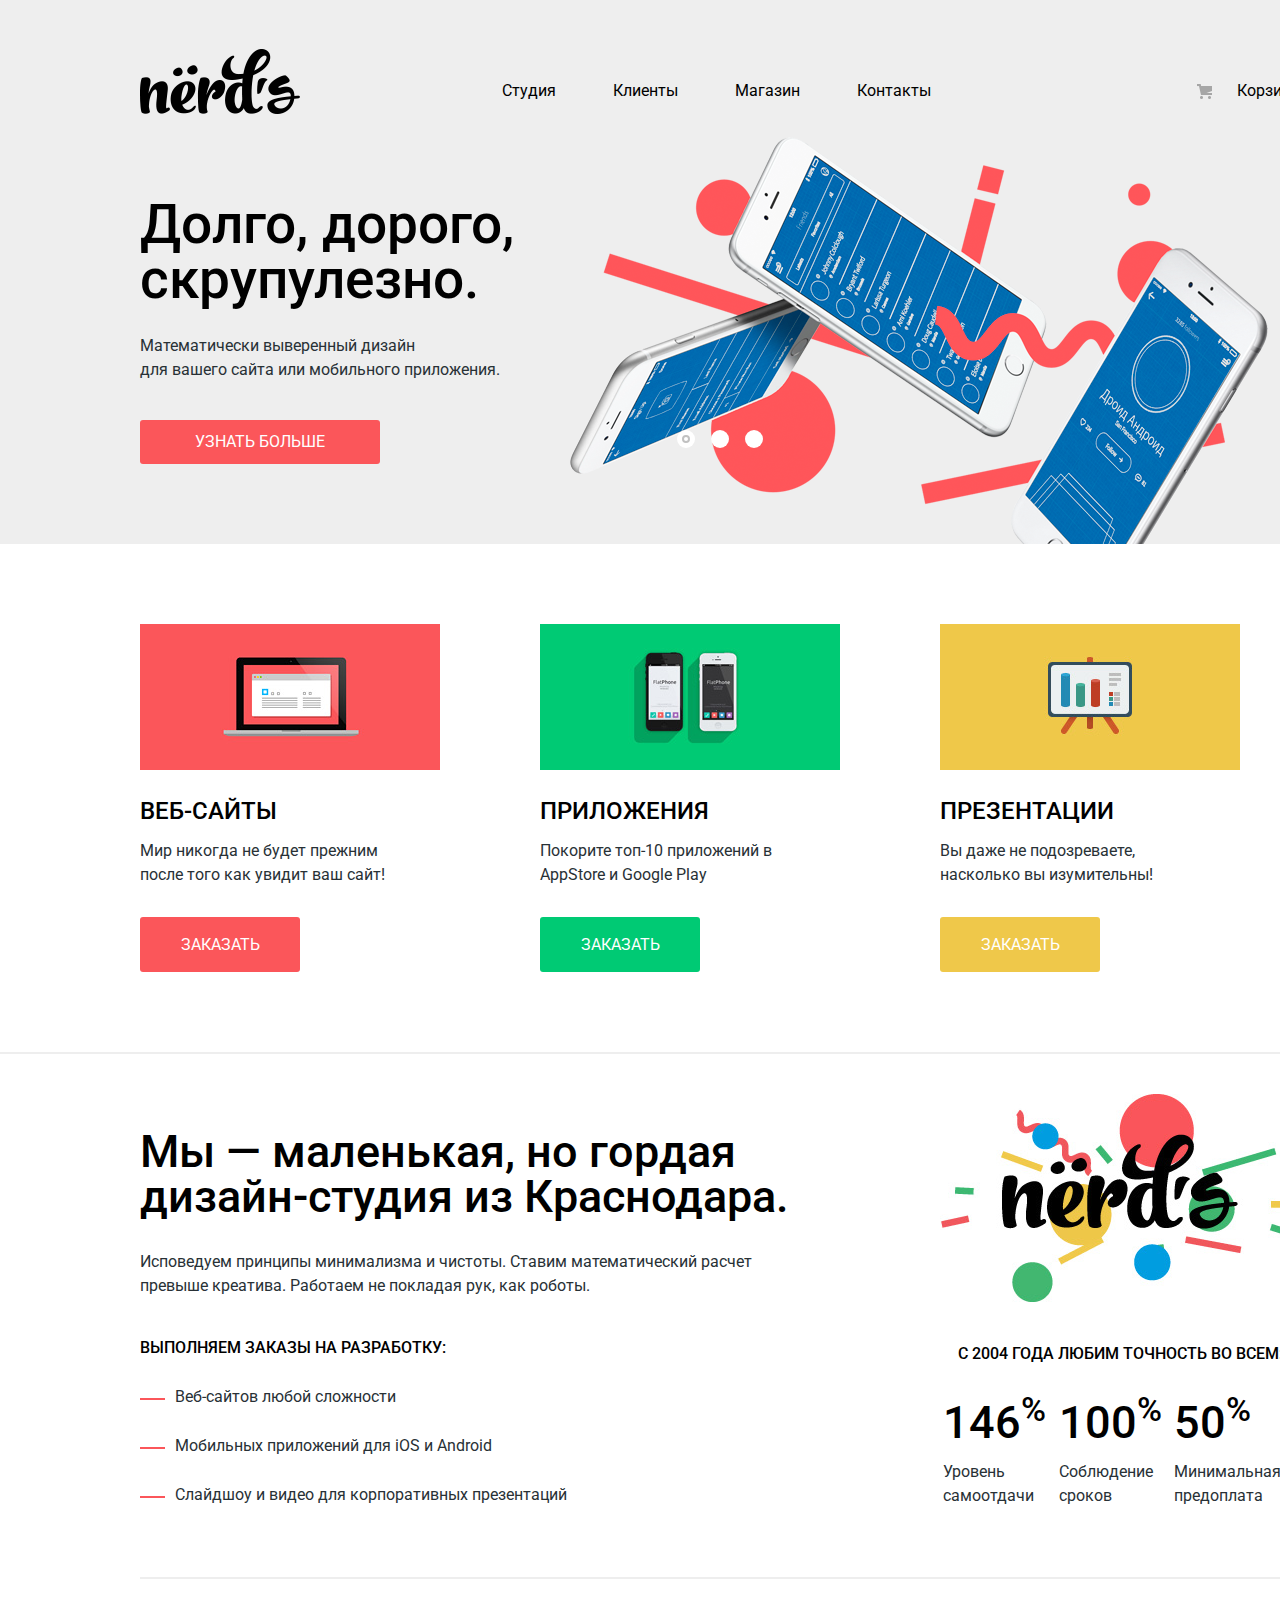
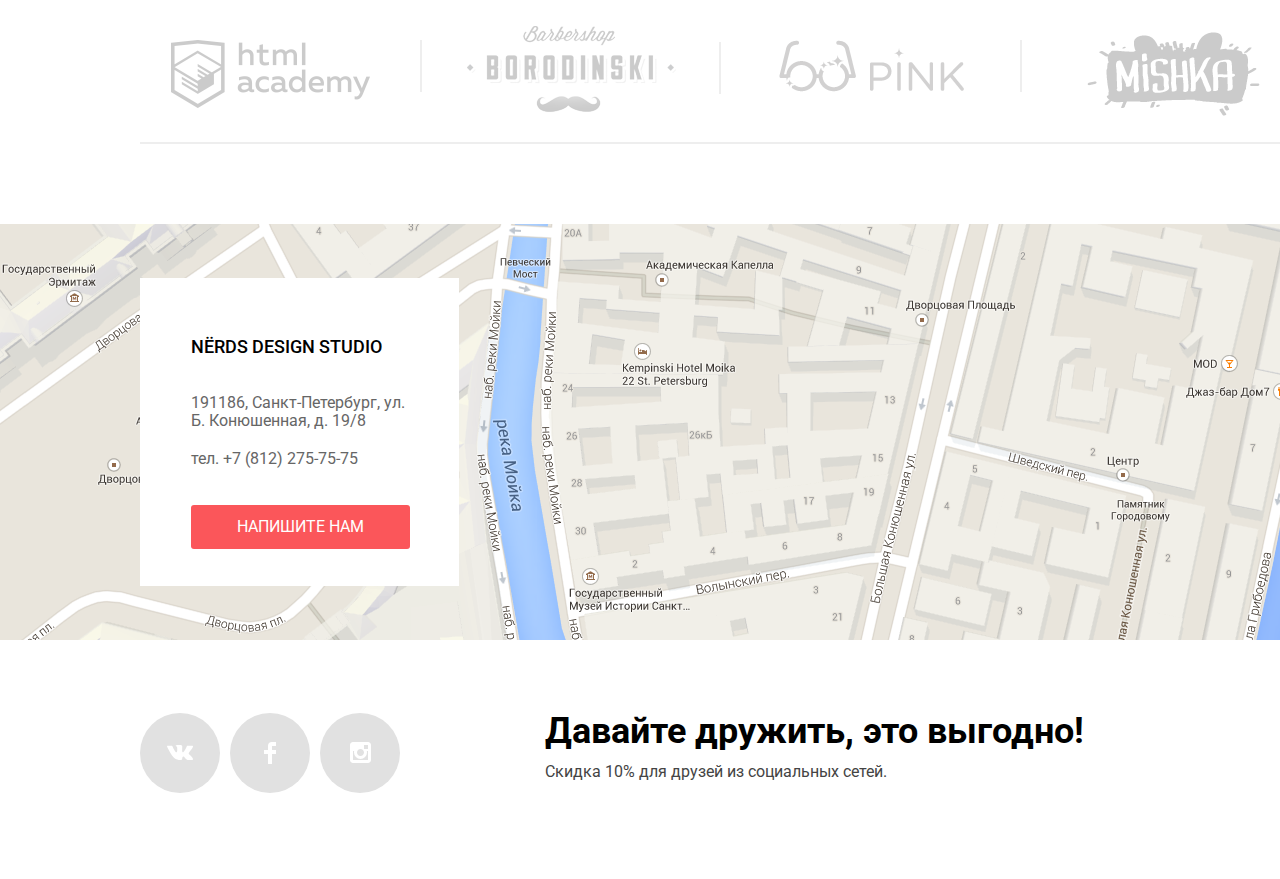
==== commit f428fa33: "Кнопки страниц" ====
--- a/index.html
+++ b/index.html
@@ -1,6 +1,5 @@
 <!DOCTYPE html>
 <html lang="ru">
-
 <head>
   <meta charset="UTF-8">
   <title>nerds</title>
@@ -24,7 +23,7 @@
             <a href="clients.html">Клиенты</a>
           </li>
           <li>
-            <a href="shop.html">Магазин</a>
+            <a href="catalog.html">Магазин</a>
           </li>
           <li>
             <a href="contacts.html">Контакты</a>
@@ -165,17 +164,17 @@
           <div class="modal-container">
             <div class="input-item">
               <label> Ваше имя
-                <input type="text" name="" value="Имя Фамилия">
+                <input type="text" name="family" value="Имя Фамилия">
               </label>
             </div>
             <div class="input-item">
               <label> Ваш e-mail:
-                <input type="text" name="" value="email@example.com">
+                <input type="text" name="email" value="email@example.com">
               </label>
             </div>
             <div class="input-item last">
               <label> Текст письма:
-                <input type="text" name="" value="В свободной форме">
+                <input type="text" name="text" value="В свободной форме">
               </label>
             </div>
           </div>
@@ -222,5 +221,4 @@
     </footer>
   </div>
 </body>
-
 </html>
--- a/css/style.css
+++ b/css/style.css
@@ -202,7 +202,9 @@
 .kart-navigation,
 .working,
 .partner-list,
-.social {
+.social,
+.price-item,
+.result-list {
   list-style: none;
 }
 
@@ -473,7 +475,7 @@
 
 .partners .container {
   padding: 61px 0 19px;
-  border-bottom: 2px solid #eee
+  border-bottom: 2px solid #eee;
 }
 
 .partners .partners-list {
@@ -684,6 +686,7 @@
 }
 
 .modal {
+  display: none;
   position: absolute;
   top: -137px;
   left: 240px;
@@ -744,3 +747,323 @@
 .button-modal {
   padding-left: 100px;
 }
+
+.header-catalog {
+  max-height: 355px;
+}
+
+.header-catalog h2 {
+  font-size: 55px;
+  line-height: 55px;
+  font-weight: 500;
+  margin: 0;
+  padding-top: 82px;
+  padding-left: 357px;
+  padding-right: 357px;
+  padding-bottom: 116px;
+  color: #000000;
+}
+
+.price {
+  display: flex;
+  justify-content: space-between;
+  padding-top: 60px;
+  padding-bottom: 60px;
+}
+
+.price h2 {
+  font-size: 18px;
+  line-height: 30px;
+  font-weight: 700;
+  margin: 0;
+  padding: 0;
+}
+
+.price span {
+  font-size: 18px;
+  line-height: 18px;
+  font-weight: 700;
+  padding-top: 4px;
+  padding-left: 280px;
+}
+
+.price-item {
+  display: flex;
+  width: 300px;
+  justify-content: space-between;
+  font-size: 14px;
+  line-height: 18px;
+  font-weight: 400;
+  margin: 0;
+  padding: 0;
+  padding-top: 5px;
+  padding-left: 267px;
+  padding-right: 54px;
+}
+
+.price-item a {
+  color: #000000;
+}
+
+.sorting-arrow {
+  width: 30px;
+  display: flex;
+  justify-content: space-between;
+}
+
+.filter {
+  display: flex;
+  justify-content: space-between;
+  padding-bottom: 60px;
+}
+
+.view {
+  display: flex;
+  flex-direction: column;
+  width: 260px;
+}
+
+.price-control {
+  position: relative;
+  width: 260px;
+  height: 80px;
+  background-color: #eeeeee;
+  margin-bottom: 13px;
+}
+
+.price-control .scale {
+  position: absolute;
+  top: 39px;
+  left: 31px;
+  width: 219px;
+  height: 2px;
+  background-color: #d7dcde;
+}
+
+.price-control .bar {
+  position: absolute;
+  width: 152px;
+  height: 2px;
+  background-color: #00ca74;
+}
+
+.range-control-item {
+  position: absolute;
+  width: 4px;
+  height: 4px;
+  background: #ababab;
+  border: 8px solid #ffffff;
+  border-radius: 50%;
+  box-shadow: 0 2px 1px 0 rgba(0, 1, 1, 0.2);
+  cursor: pointer;
+}
+
+.range-control-min {
+  top: 29px;
+  left: 19px;
+}
+
+.range-control-max {
+  top: 28px;
+  left: 171px;
+}
+
+.control-input {
+  width: 260px;
+  display: flex;
+  justify-content: space-between;
+  padding-bottom: 62px;
+}
+
+.control-input .min,
+.control-input .max {
+  width: 80px;
+  height: 38px;
+  background-color: #eeeeee;
+  border-radius: 4px;
+  border: none;
+  margin: 0;
+  padding: 0;
+}
+
+.control-input label {
+  font-size: 16px;
+  line-height: 22px;
+  text-transform: uppercase;
+  margin: 0;
+  padding: 0;
+}
+
+.result-list {
+  padding: 0;
+  margin: 0;
+  display: flex;
+  justify-content: space-between;
+  flex-wrap: wrap;
+  padding: 0;
+  margin: 0;
+  padding-left: 140px;
+}
+
+.filter-item-radio,
+.filter-item-checkbox {
+  display: flex;
+  flex-direction: column;
+  justify-content: space-between;
+  width: 260px;
+}
+
+
+.filter-item-radio {
+  min-height: 130px;
+  padding-bottom: 57px;
+}
+
+.filter-item-checkbox {
+  min-height: 220px;
+  padding-bottom: 50px;
+}
+
+.filter-item-radio h2,
+.filter-item-checkbox h2 {
+  font-size: 18px;
+  font-weight: 700;
+  line-height: 30px;
+  text-transform: uppercase;
+  padding: 0;
+  margin: 0;
+}
+
+.radio-buttons,
+.checkboxes {
+  display: flex;
+  flex-direction: column;
+  justify-content: space-between;
+  padding-top: 27px;
+}
+
+.radio-buttons {
+  min-height: 93px;
+}
+
+.checkboxes {
+  min-height: 176px;
+}
+
+.radio label,
+.checkbox label {
+  position: relative;
+  padding-left: 37px;
+  color: #283136;
+}
+
+.filter-input-radio:checked + label::after {
+  content: "";
+  position: absolute;
+  background-image: url("../img/radio-on.png");
+  background-repeat: no-repeat;
+  left: 0;
+  width: 25px;
+  height: 25px;
+}
+
+.radio-disabled:checked:disabled + label::after {
+  background-image: url("../img/radio-on-disabled.png");
+}
+
+.radio-disabled:disabled + label::after {
+  background-image: url("../img/radio-off-disabled.png");
+}
+
+.filter-input-radio + label::after {
+  content: "";
+  position: absolute;
+  background-image: url("../img/radio-off.png");
+  background-repeat: no-repeat;
+  left: 0;
+  width: 25px;
+  height: 25px;
+  color: #6a6a6a;
+}
+
+.filter-input-checkbox:checked + label::after {
+  content: "";
+  position: absolute;
+  background-image: url("../img/checkbox-on.png");
+  background-repeat: no-repeat;
+  left: 0;
+  width: 27px;
+  height: 23px;
+}
+
+.checkbox-disabled:checked:disabled + label::after {
+  background-image: url("../img/checkbox-on-disabled.png");
+}
+
+.checkbox-disabled:disabled + label::after {
+  background-image: url("../img/checkbox-off-disabled.png");
+}
+
+.filter-input-checkbox + label::after {
+  content: "";
+  position: absolute;
+  background-image: url("../img/checkbox-off.png");
+  background-repeat: no-repeat;
+  left: 0;
+  width: 27px;
+  height: 23px;
+  color: #6a6a6a;
+}
+
+.button-push {
+  width: 260px;
+  background-color: #eeeeee;
+  color: #000000;
+}
+
+.button-push:hover {
+  background-color: #dfdfdf;
+  color: #000000;
+}
+
+.button-push:focus  {
+  box-shadow: inset 0 3px 0 rgba(0, 1, 1, 0.1);
+  background-color: #d5d5d5;
+  color: rgba(0, 0, 0, 0.3);
+}
+
+.page-switcher {
+  min-width: 450px;
+  padding-left: 400px;
+  padding-bottom: 60px;
+
+}
+
+.page-list {
+  display: flex;
+  justify-content: space-between;
+}
+
+.button-page {
+  width: 50px;
+  cursor: pointer;
+}
+
+.button-page:focus,
+.button-page:active {
+  background-color: #ffffff;
+  box-shadow: none;
+  color: #000000;
+  border: 3px solid #dbdbdb;
+}
+
+.map-index {
+  margin-top: -80px;
+}
+
+.active {
+  background-color: #ffffff;
+  box-shadow: none;
+  color: #000000;
+  border: 3px solid #dbdbdb;
+}
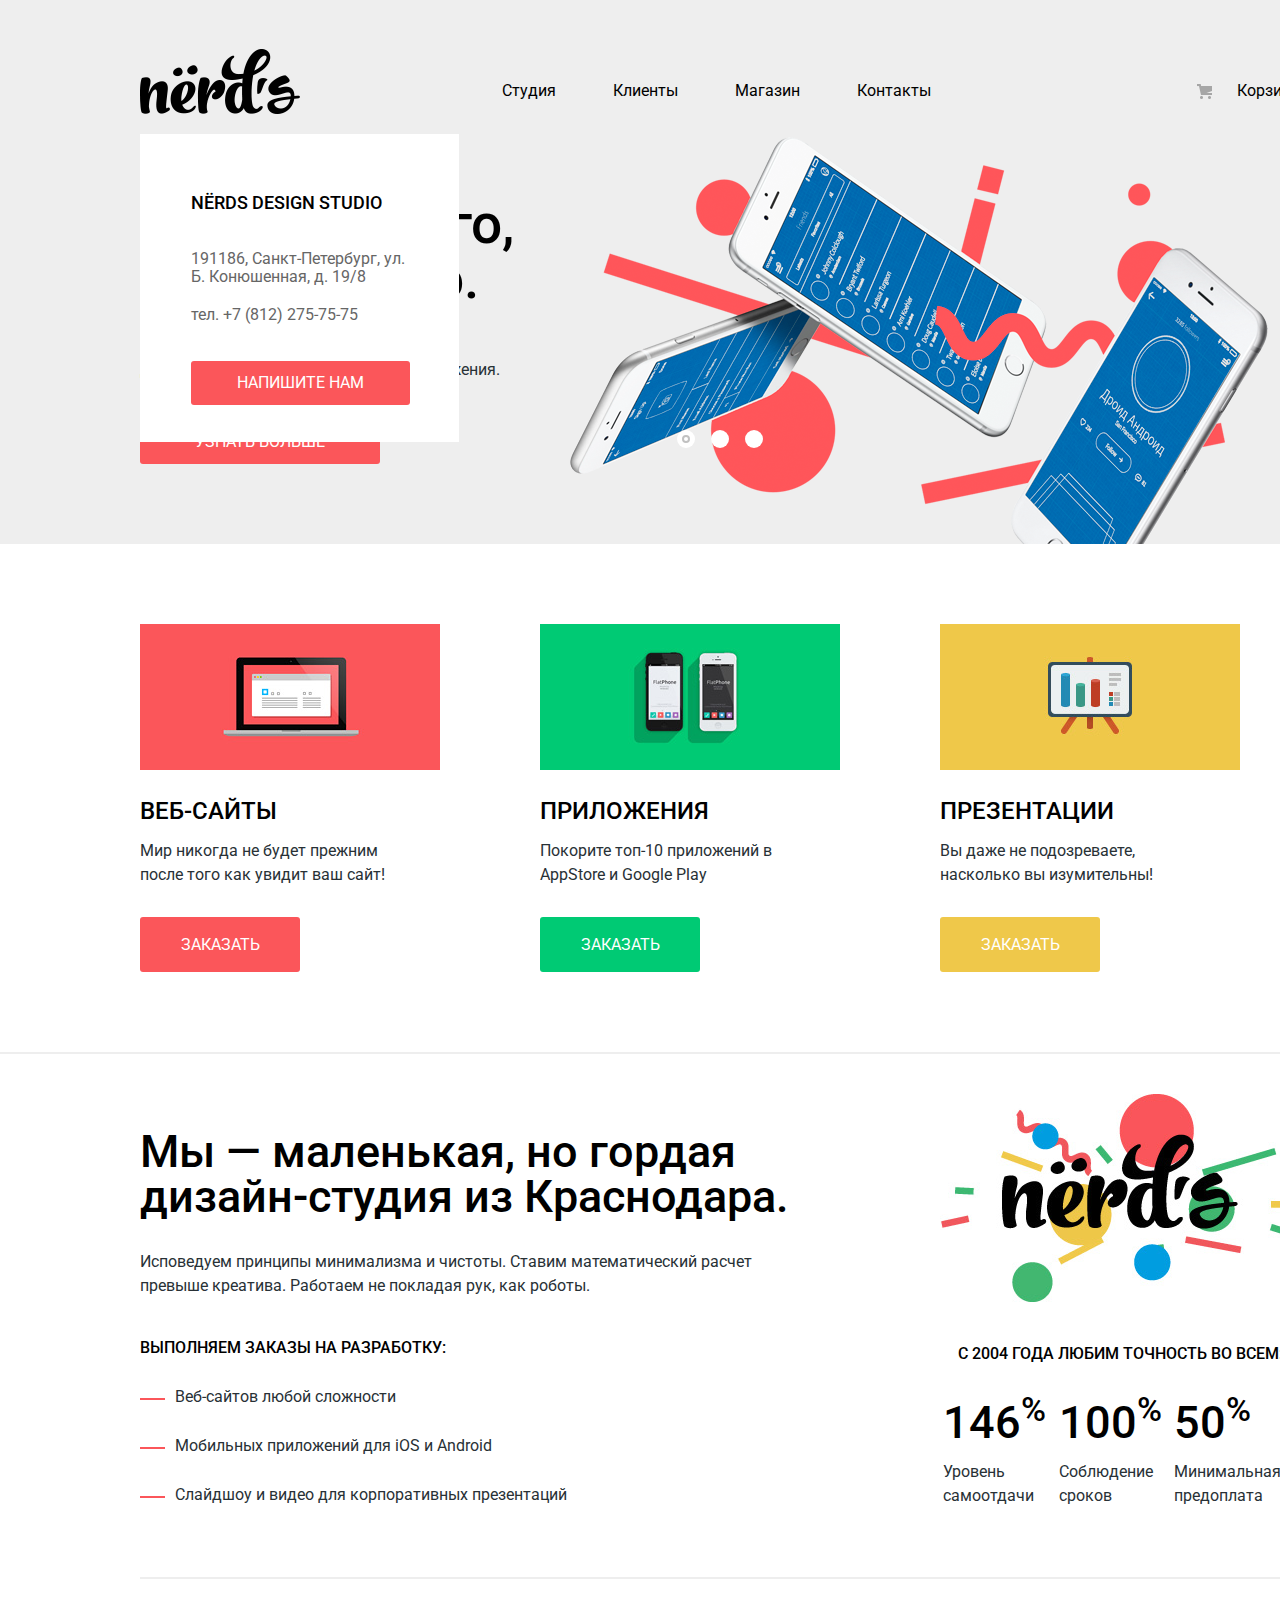
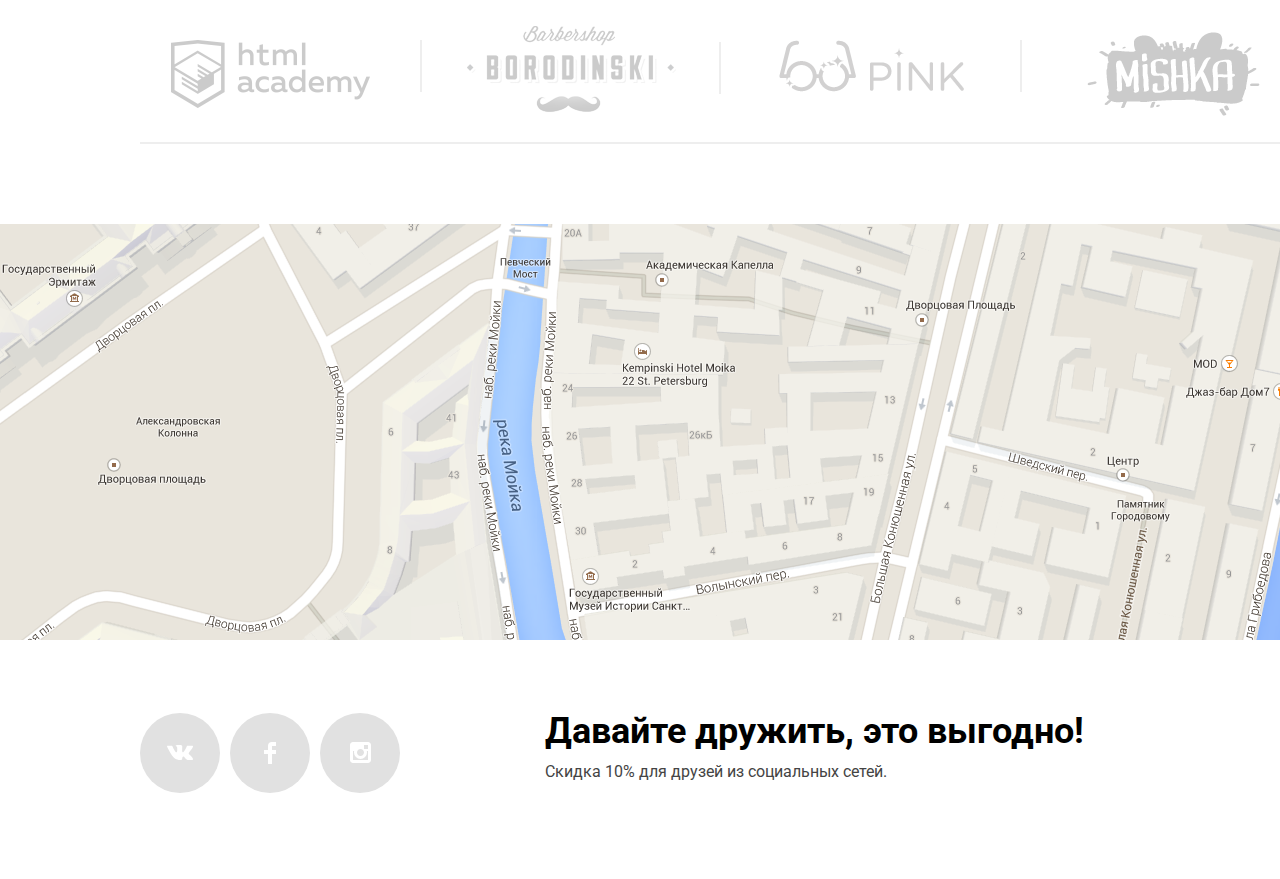
==== commit 02f0d9ee: "Сделал наведение на каталоге" ====
--- a/index.html
+++ b/index.html
@@ -149,7 +149,7 @@
           </ul>
         </div>
       </section>
-      <section class="map">
+      <section class="map-index">
         <img src="img/maps.png" alt="Карта" width="1440" height="416">
         <div class="communication">
           <div class="communication-container">
--- a/css/style.css
+++ b/css/style.css
@@ -204,7 +204,8 @@
 .partner-list,
 .social,
 .price-item,
-.result-list {
+.result-list,
+.button-page-items {
   list-style: none;
 }
 
@@ -546,7 +547,7 @@
 
 .map {
   position: relative;
-  padding-top: 80px;
+  padding-top: 60px;
 }
 
 .main-footer {
@@ -796,7 +797,7 @@
   font-weight: 400;
   margin: 0;
   padding: 0;
-  padding-top: 5px;
+  padding-top: 5p;
   padding-left: 267px;
   padding-right: 54px;
 }
@@ -811,10 +812,15 @@
   justify-content: space-between;
 }
 
+
 .filter {
   display: flex;
   justify-content: space-between;
-  padding-bottom: 60px;
+  padding-bottom: 27px;
+}
+
+.wrapper {
+  display: flex;
 }
 
 .view {
@@ -895,14 +901,100 @@
 }
 
 .result-list {
-  padding: 0;
-  margin: 0;
-  display: flex;
-  justify-content: space-between;
+  display: flex;
   flex-wrap: wrap;
+  justify-content: space-between;
   padding: 0;
   margin: 0;
   padding-left: 140px;
+}
+
+.result-list-item {
+  position: relative;
+  width: 360px;
+  margin-bottom: 26px;
+}
+
+.result-list-item img {
+  border: 1px solid rgba(0, 1, 1, 0.1);
+  margin-top: -6px
+}
+
+.result-list:not(:first-child) path {
+  fill: #e9e9e9;
+}
+
+.filter-output .hover-item {
+  width: 360px;
+  min-height: 165px;
+  text-align: center;
+  padding: 24px 0 40px;
+  background-color: #eee;
+  position: absolute;
+  bottom: 0;
+}
+
+.hover-item h3 {
+  margin-top: 0;
+  margin-bottom: -1px;
+  font-size: 18px;
+  line-height: 30px;
+  color: #000;
+  text-transform: uppercase;
+}
+
+.hover-item p {
+  padding: 0 78px;
+  margin-bottom: 43px;
+  line-height: 18px;
+  color: #666;
+
+}
+
+.result-list-item:nth-child(2) .hover-item-text {
+  padding: 0 54px
+}
+
+.result-list-item:nth-child(3) .hover-item-text {
+  padding: 0 83px
+}
+
+.result-list-item:nth-child(5) .hover-item-text {
+  padding: 0 68px
+}
+
+.result-list-item:last-child .hover-item-text{
+  padding: 0 71px
+}
+
+.result-list-item:not(:first-child) .hover-item {
+  display: none
+}
+
+.result-list-item:not(:first-child):hover .hover-item {
+  display: block
+}
+
+.result-list-item:not(:first-child):hover path {
+  fill: #4d4d4d
+}
+
+.hover-item .hover-item-price {
+  background-color: #fb565a;
+  border: 1px solid #fb565a;
+  border-radius: 3px;
+  color: #fff;
+  line-height: 18px;
+  padding: 13px 61px;
+  cursor: pointer
+}
+
+.hover-item .price:hover {
+  background-color: #e74246
+}
+
+.hover-item .price:active {
+  background-color: #d7373b
 }
 
 .filter-item-radio,
@@ -912,7 +1004,6 @@
   justify-content: space-between;
   width: 260px;
 }
-
 
 .filter-item-radio {
   min-height: 130px;
@@ -1026,44 +1117,63 @@
   color: #000000;
 }
 
-.button-push:focus  {
+.button-push:focus {
   box-shadow: inset 0 3px 0 rgba(0, 1, 1, 0.1);
   background-color: #d5d5d5;
   color: rgba(0, 0, 0, 0.3);
 }
 
 .page-switcher {
+  display: flex;
+  flex-wrap: wrap;
   min-width: 450px;
-  padding-left: 400px;
-  padding-bottom: 60px;
-
-}
-
-.page-list {
-  display: flex;
-  justify-content: space-between;
-}
-
-.button-page {
-  width: 50px;
-  cursor: pointer;
-}
-
-.button-page:focus,
-.button-page:active {
-  background-color: #ffffff;
-  box-shadow: none;
+  padding-top: 27px;
+}
+
+.buttons-page {
+  display: flex;
+  justify-content: space-between;
+  margin: 0;
+  padding: 0;
+}
+
+.button-page-items {
+  display: flex;
+  margin-right: 10px;
+}
+
+.button-page-items a {
+  padding-top: 12px;
+  padding-right: 18px;
+  padding-bottom: 12px;
+  padding-left: 18px;
   color: #000000;
+  background-color: #eeeeee;
+  border: 3px solid transparent;
+  text-transform: uppercase;
+}
+
+.button-page-items .next {
+  padding-left: 78px;
+  padding-right: 79px;
+}
+
+.button-page-items a:hover {
+  background-color: #dfdfdf;
+}
+
+.button-page-items a:focus,
+.button-page-items a:active {
+  box-shadow: inset 0 3px 0 rgba(0, 1, 1, 0.1);
+  background-color: #d5d5d5;
+  color: rgba(0, 0, 0, 0.3);
+}
+
+.button-page-items .active {
+  background-color: transparent;
   border: 3px solid #dbdbdb;
 }
 
 .map-index {
-  margin-top: -80px;
-}
-
-.active {
-  background-color: #ffffff;
-  box-shadow: none;
-  color: #000000;
-  border: 3px solid #dbdbdb;
-}
+  padding-top: 80px;
+}
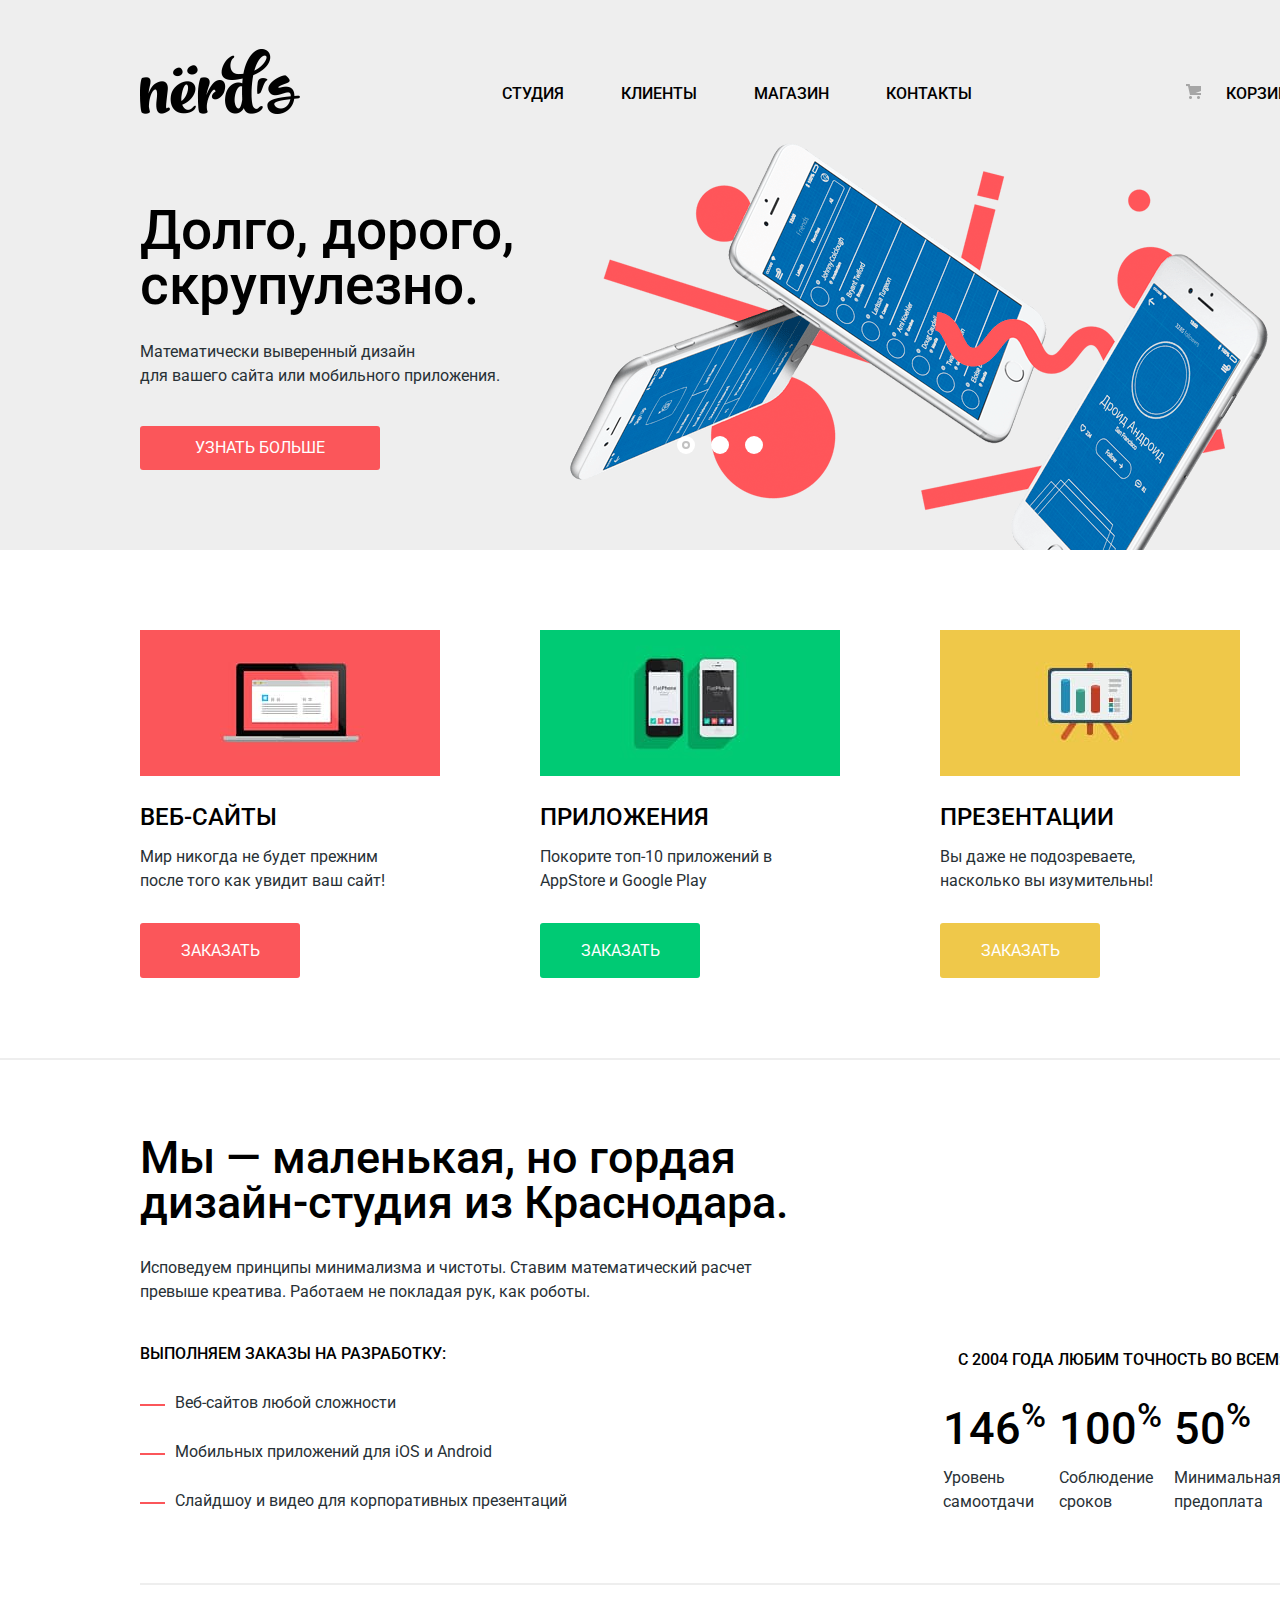
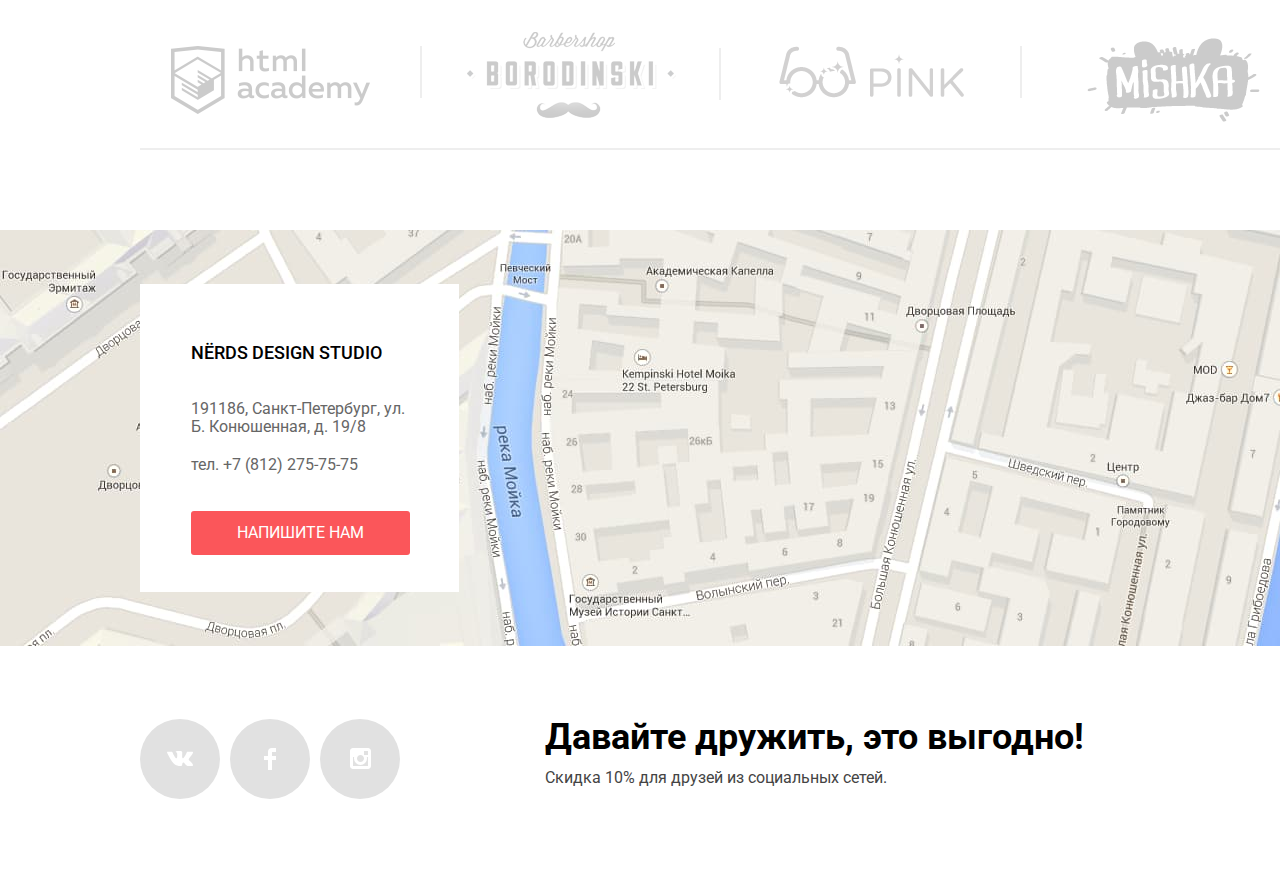
==== commit b7f9ef6d: "Сделал оптимизацию картинок" ====
--- a/index.html
+++ b/index.html
@@ -149,8 +149,8 @@
           </ul>
         </div>
       </section>
-      <section class="map-index">
-        <img src="img/maps.png" alt="Карта" width="1440" height="416">
+      <section class="map">
+        <img src="img/maps.jpg" alt="Карта" width="1440" height="416">
         <div class="communication">
           <div class="communication-container">
             <h2>NЁRDS DESIGN STUDIO</h2>
--- a/css/style.css
+++ b/css/style.css
@@ -230,12 +230,19 @@
 }
 
 .site-navigation li {
+  font-weight: 500;
+  line-height: 30px;
+  text-transform: uppercase;
   padding-right: 57px;
+
 }
 
 .kart-navigation {
   position: relative;
   max-width: 200px;
+  font-weight: 500;
+  line-height: 30px;
+  text-transform: uppercase;
 }
 
 .kart a::before {
@@ -288,7 +295,7 @@
 .web-site::after {
   position: absolute;
   content: "";
-  background-image: url("../img/illustration-1.png");
+  background-image: url("../img/illustration-1.jpg");
   width: 300px;
   height: 146px;
   top: 80px;
@@ -297,7 +304,7 @@
 .apps::after {
   position: absolute;
   content: "";
-  background-image: url("../img/illustration-2.png");
+  background-image: url("../img/illustration-2.jpg");
   width: 300px;
   height: 146px;
   top: 80px;
@@ -306,7 +313,7 @@
 .presentation::after {
   position: absolute;
   content: "";
-  background-image: url("../img/illustration-3.png");
+  background-image: url("../img/illustration-3.jpg");
   width: 300px;
   height: 146px;
   top: 80px;
@@ -547,7 +554,7 @@
 
 .map {
   position: relative;
-  padding-top: 60px;
+  padding-top: 80px;
 }
 
 .main-footer {
@@ -778,6 +785,7 @@
   font-weight: 700;
   margin: 0;
   padding: 0;
+  text-transform: uppercase;
 }
 
 .price span {
@@ -786,6 +794,7 @@
   font-weight: 700;
   padding-top: 4px;
   padding-left: 280px;
+  text-transform: uppercase;
 }
 
 .price-item {
@@ -800,6 +809,7 @@
   padding-top: 5p;
   padding-left: 267px;
   padding-right: 54px;
+  text-transform: uppercase;
 }
 
 .price-item a {
@@ -989,11 +999,11 @@
   cursor: pointer
 }
 
-.hover-item .price:hover {
+.hover-item-price:hover {
   background-color: #e74246
 }
 
-.hover-item .price:active {
+.hover-item-price:active {
   background-color: #d7373b
 }
 
@@ -1128,6 +1138,7 @@
   flex-wrap: wrap;
   min-width: 450px;
   padding-top: 27px;
+  padding-left: 140px;
 }
 
 .buttons-page {
@@ -1175,5 +1186,6 @@
 }
 
 .map-index {
-  padding-top: 80px;
-}
+  position: relative;
+  margin-top: -20px;
+}
